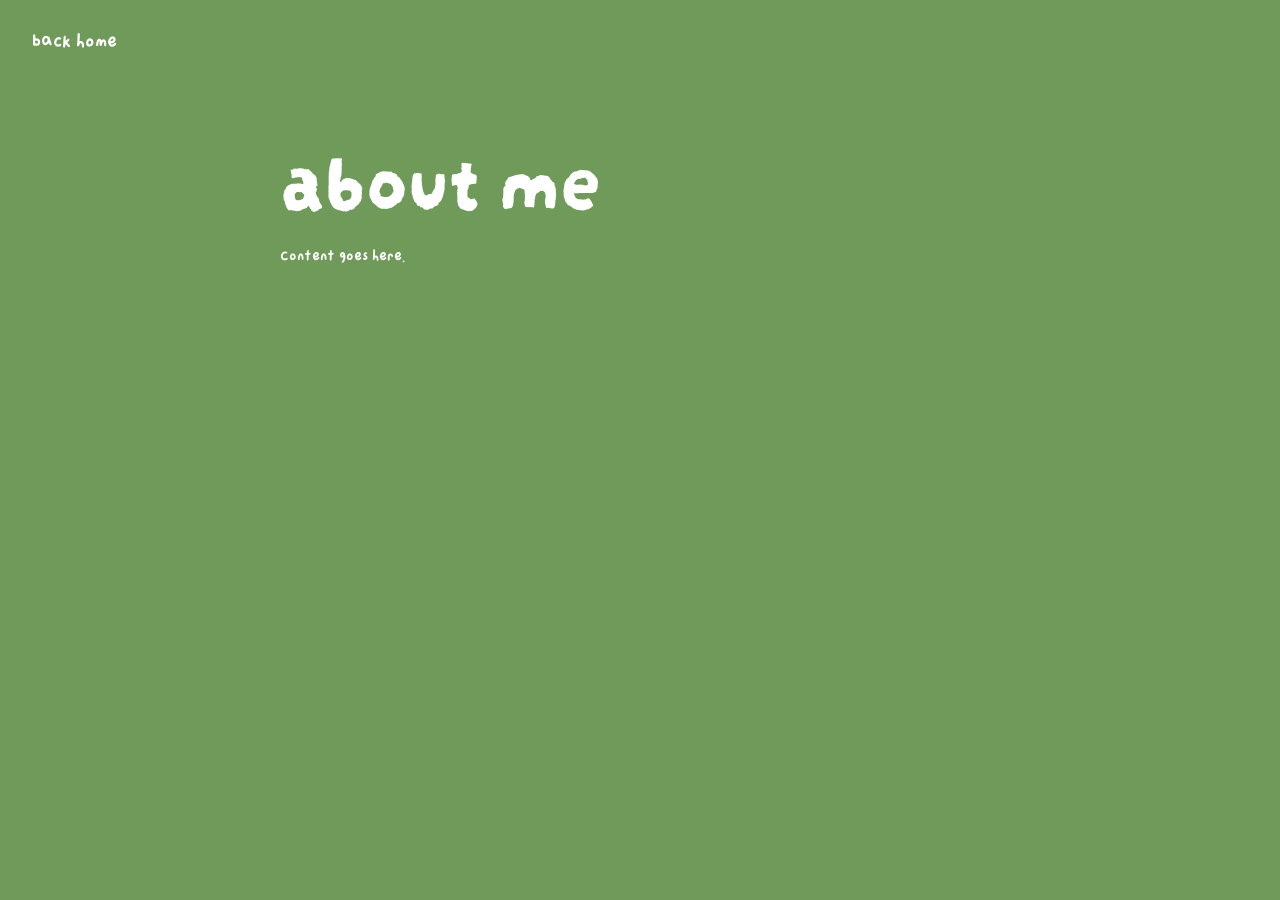
==== about.html @ 1e0fd991 "first upload" ====
<!DOCTYPE html>
<html lang="en">
<head>
  <meta charset="UTF-8">
  <meta name="viewport" content="width=device-width, initial-scale=1">
  <title>About Me | Winnie Chen</title>
  <link rel="stylesheet" href="styles.css">
</head>
<body class="page">
  <a class="back" href="index.html">back home</a>
  <main class="page-content">
    <h1>about me</h1>
    <p>Content goes here.</p>
  </main>
</body>
</html>
---- styles.css ----
/* ---------- Fonts ----------
   Put your font files in /fonts and update the file names below.
   .woff2 is best; add a .woff line too if you have one. */
@font-face {
  font-family: "TitleFont";           
  src: url("fonts/DarumadropOne-Regular.ttf") format("truetype");
  font-display: swap;
}
@font-face {
  font-family: "TextFont";
  src: url("fonts/Cweyons-Regular.ttf") format("truetype");
  font-display: swap;
}
/* The body text inside the project pop-ups. It's an .otf file,
   so its format is "opentype" rather than "truetype". */
@font-face {
  font-family: "PopupFont";
  src: url("fonts/Tommy-Regular.otf") format("opentype");
  font-display: swap;
}

/* ---------- Tokens ---------- */
:root {
  --green-deep: #2f4a33;
  --green-mid: #6f9a5a;
  --cream: #ffffff;
  --yellow: #f2c14e;

  --font-title: "TitleFont", "Comic Sans MS", "Marker Felt", cursive;
  --font-text: "TextFont", "Comic Sans MS", "Marker Felt", cursive;
  /* If Tommy can't load, fall back to a plain, rounded-ish system font */
  --font-popup: "PopupFont", "Trebuchet MS", system-ui, sans-serif;
}

/* ---------- Reset-ish ---------- */
*, *::before, *::after { box-sizing: border-box; }

html, body { margin: 0; height: 100%; }

body {
  background: var(--green-deep);
  color: var(--cream);
  font-family: var(--font-text);
  -webkit-font-smoothing: antialiased;
}

a { color: inherit; }

a:focus-visible {
  outline: 3px solid var(--yellow);
  outline-offset: 6px;
  border-radius: 8px;
}

/* ---------- Hero ---------- */
.hero {
  position: relative;
  min-height: 100vh;
  min-height: 100svh;
  display: grid;
  place-items: center;
  overflow: hidden;
  isolation: isolate;
}

/* Background image. Slightly oversized so it can drift without showing edges. */
.hero-bg {
  position: absolute;
  inset: -1.5%;
  z-index: -2;
  background:
    url("assets/background1.svg") 0 0 / 100% 100% no-repeat,
    radial-gradient(circle at 30% 20%, #9bc384, var(--green-mid) 60%, #4d7a45);
  will-change: transform;
}

/* ---------- Connect menu ---------- */
.connect {
  position: absolute;
  top: clamp(1rem, 2.5vw, 2rem);
  right: clamp(1rem, 2.5vw, 2rem);
  z-index: 10;
}

.connect-btn {
  background: none;
  border: 0;
  padding: 0;
  color: inherit;
  font: inherit;
  font-size: clamp(1rem, 1.6vw, 1.35rem);
  cursor: pointer;
}
.connect-btn:hover,
.connect-btn[aria-expanded="true"] {
  text-decoration: underline wavy var(--yellow);
  text-underline-offset: 5px;
}
.connect-btn:focus-visible {
  outline: 3px solid var(--yellow);
  outline-offset: 6px;
  border-radius: 8px;
}

.connect-menu {
  position: absolute;
  top: 100%;
  right: 0;
  margin: 0.75rem 0 0;
  padding: 0;
  list-style: none;
  min-width: 13rem;

  opacity: 0;
  visibility: hidden;
  transform: translateY(-6px);
  transition: opacity 0.2s ease, transform 0.2s ease, visibility 0s linear 0.2s;
}

.connect-menu.is-open {
  opacity: 1;
  visibility: visible;
  transform: translateY(0);
  transition: opacity 0.2s ease, transform 0.2s ease, visibility 0s;
}

.connect-menu li {
  list-style: none;
  display: flex;
  justify-content: flex-end;   /* link hugs the right edge and shrinks to its content */
}

.connect-menu a {
  display: flex;
  align-items: center;
  justify-content: flex-end;   /* everything hugs the right edge */
  gap: 0.75rem;
  padding: 0.6rem 1.1rem;
  border-radius: 14px;
  font-size: clamp(1rem, 1.5vw, 1.2rem);
  text-decoration: none;
  text-shadow: 0 1px 6px rgba(47, 74, 51, 0.45);
}

.connect-menu a:hover,
.connect-menu a:focus-visible {
  background: var(--yellow);
  color: var(--green-deep);
  text-shadow: none;
  outline: none;
}

.menu-icon {
  flex: none;
  width: 1.3em;
  height: 1.3em;
}

/* ---------- Centre content ---------- */
.hero-content {
  display: flex;
  flex-direction: column;
  align-items: center;
  gap: clamp(1rem, 2.5vw, 1.75rem);
  padding: 2rem 1rem;
  text-align: center;
}

/* "hi, i'm" + name */
.intro {
  margin: 0;
  font-weight: normal;
  display: flex;
  flex-direction: column;
  align-items: center;   /* greeting sits left, above the name */
}

.intro-greeting {
  font-family: var(--font-text);
  font-size: clamp(1.25rem, 2.6vw, 2.1rem);
  margin-left: 2%;
  margin-bottom: -0.25em;
}

.intro-name {
  position: relative;        /* the cat is positioned against this */
  font-family: var(--font-title);
  font-size: clamp(3rem, 11vw, 7.5rem);
  line-height: 1;
  white-space: nowrap;
  color: var(--cream);
  /* yellow outline behind white fill */
  -webkit-text-stroke: 0.04em var(--yellow);
  paint-order: stroke fill;
  text-shadow: 0 0 0.25em rgba(242, 193, 78, 0.35);
}

/* Cat doodle: tweak top/right/width until it perches like in your mockup */
.intro-cat {
  position: absolute;
  top: -62%;
  right: -22%;
  width: 46%;
  height: auto;
  pointer-events: none;
  -webkit-text-stroke: 0;
}

/* Small tagline */
.tagline {
  margin: 0;
  font-family: var(--font-text);
  font-size: clamp(0.85rem, 1.5vw, 1.3rem);
  letter-spacing: 0.1em;
  opacity: 0.85;
}

/* ---------- Icon nav ---------- */
.icon-nav {
  display: flex;
  justify-content: center;
  gap: clamp(1.5rem, 5vw, 3.5rem);
  margin-top: clamp(0.25rem, 1vw, 0.75rem);
}

.icon-link {
  position: relative;
  display: block;
  line-height: 0;
  isolation: isolate;
  text-decoration: none;
}

.icon-link img {
  display: block;
  height: clamp(44px, 5vw, 80px);
  width: auto;
}

.icon-link--wide img {
  width: clamp(64px, 9vw, 104px);
}

/* The rough paper blob behind the icon */
.icon-link::before {
  content: "";
  position: absolute;
  inset: -20%;
  z-index: -1;
  background: var(--blob);
  -webkit-mask: url("data:image/svg+xml;utf8,<svg xmlns='http://www.w3.org/2000/svg' viewBox='0 0 100 100' preserveAspectRatio='none'><filter id='r' x='-20%25' y='-20%25' width='140%25' height='140%25'><feTurbulence type='fractalNoise' baseFrequency='0.04' numOctaves='3' seed='4' result='n'/><feDisplacementMap in='SourceGraphic' in2='n' scale='12' xChannelSelector='R' yChannelSelector='G'/></filter><rect x='14' y='14' width='72' height='72' rx='8' filter='url(%23r)'/></svg>") center / 100% 100% no-repeat;
          mask: url("data:image/svg+xml;utf8,<svg xmlns='http://www.w3.org/2000/svg' viewBox='0 0 100 100' preserveAspectRatio='none'><filter id='r' x='-20%25' y='-20%25' width='140%25' height='140%25'><feTurbulence type='fractalNoise' baseFrequency='0.04' numOctaves='3' seed='4' result='n'/><feDisplacementMap in='SourceGraphic' in2='n' scale='12' xChannelSelector='R' yChannelSelector='G'/></filter><rect x='14' y='14' width='72' height='72' rx='8' filter='url(%23r)'/></svg>") center / 100% 100% no-repeat;
  opacity: 0;
  transform: scale(0.8) rotate(var(--rot, 0deg));
  transition: opacity 0.2s ease, transform 0.25s ease;
}

/* The small label under the icon */
.icon-label {
  position: absolute;
  top: 100%;
  left: 50%;
  margin-top: 0.9rem;
  transform: translate(-50%, 4px);
  white-space: nowrap;
  line-height: 1;
  font-family: var(--font-text);
  font-size: clamp(0.85rem, 2vw, 1.5rem);
  letter-spacing: 0.08em;
  opacity: 0;
  transition: opacity 0.2s ease, transform 0.2s ease;
  margin-top: 1.4rem;
}

.icon-link:hover::before,
.icon-link:focus-visible::before {
  opacity: 1;
  transform: scale(1) rotate(var(--rot, 0deg));
}

.icon-link:hover .icon-label,
.icon-link:focus-visible .icon-label {
  opacity: 1;
  transform: translate(-50%, 0);
}

/* Touch screens have no hover, so always show the labels there */
@media (hover: none) {
  .icon-label { opacity: 0.9; transform: translate(-50%, 0); }
}

/* ---------- Small screens ---------- */
@media (max-width: 600px) {
  .intro-cat { top: -70%; right: -12%; width: 40%; }
  .tagline { letter-spacing: 0.14em; max-width: 22ch; line-height: 1.6; }
}

/* ---------- Motion preferences ---------- */
@media (prefers-reduced-motion: reduce) {
  .icon-link::before,
  .icon-label { transition: none; }
  .connect-menu { transition: none; }
}

/* ---------- Sub-pages ---------- */
.page {
  min-height: 100vh;
  background: var(--green-mid);
}

.back {
  display: inline-block;
  margin: clamp(1rem, 2.5vw, 2rem);
  font-size: clamp(1rem, 1.6vw, 1.35rem);
  text-decoration: none;
}
.back:hover { text-decoration: underline wavy var(--yellow); text-underline-offset: 5px; }

.page-content {
  max-width: 48rem;
  margin: 0 auto;
  padding: 2rem 1.5rem 4rem;
}

.page-content h1 {
  font-family: var(--font-title);
  font-weight: normal;
  font-size: clamp(2.5rem, 7vw, 5rem);
  margin: 0 0 1rem;
}
/* ---------- Projects page ---------- */
.projects-page {
  --stamp-yellow: #e9c46a;
  --title-tan: #e2c08a;

  height: auto;
  overflow-x: hidden;
  background: #3f9d5a linear-gradient(180deg, #1c3f24 0%, #2a6a3a 45%, #3f9d5a 100%) no-repeat;
}

/* Scrolling up past the top shrinks the vines (script.js), so switch off the
   browser's own bounce / pull-to-refresh there */
html:has(.projects-page) { overscroll-behavior-y: none; }

/* The page background is sized to <html>, which the reset makes one screen tall,
   so on a long page the gradient repeated every screen. Let <html> stretch to the
   full page here so the gradient runs top to bottom exactly once. */
html:has(.projects-page) {
  height: auto;
  min-height: 100%;
}

/* Fine grain over the whole page, like risograph paper */
.projects-page::after {
  content: "";
  position: fixed;
  inset: 0;
  z-index: 50;
  pointer-events: none;
  opacity: 0.22;
  mix-blend-mode: soft-light;
  background: url("data:image/svg+xml;utf8,<svg xmlns='http://www.w3.org/2000/svg' width='200' height='200'><filter id='n'><feTurbulence type='fractalNoise' baseFrequency='0.9' numOctaves='2' stitchTiles='stitch'/></filter><rect width='100%25' height='100%25' filter='url(%23n)'/></svg>");
}

/* Stacking inside the pond: vines (0) < stamps (1) < flowers (2) < text (3).
   The pond is only as tall as the projects, so the page stops scrolling at the
   bottom of the last frame. The vines-and-flowers layer inside keeps the
   mockup's taller shape (see .pond-deco), and overflow-y: clip trims whatever
   of it hangs below the last frame. Sideways nothing is trimmed, so flowers can
   still hang off the edges of the screen. */
.pond {
  position: relative;
  isolation: isolate;
  max-width: 1332px;
  margin: 0 auto;
  overflow-x: visible;
  overflow-y: clip;
}

/* No z-index here on purpose: it would lock the vines and flowers together
   as one layer. Without it, each can slot in at its own level around the stamps. */
/* Sideways, flowers may stick out past the pond; the page itself cuts them off
   at the edge of the screen (overflow-x: hidden on .projects-page). Up and down
   they're still trimmed to the pond, so nothing adds extra scrolling at the bottom. */
/* The layer keeps the mockup's proportions (1332 x 2250) so the vines and
   flowers line up with the projects exactly as before, even though the page
   now ends sooner. On narrow screens where the projects stack into one tall
   column, min-height stretches it to cover them all. */
.pond-deco {
  position: absolute;
  top: 0;
  left: 0;
  right: 0;
  aspect-ratio: 1332 / 2250;
  min-height: 100%;
  overflow-x: visible;
  overflow-y: clip;
  pointer-events: none;
}

/* Your vines.svg gets loaded in here and stretched over the whole page;
   script.js grows each vine along its guide line */
.vines,
.vines > svg {
  position: absolute;
  inset: 0;
  width: 100%;
  height: 100%;
}
.vines { z-index: 0; }  /* behind the stamps */

/* Lily pads + flowers bloom open when the vines reach them */
.deco {
  position: absolute;
  left: var(--x);
  top: var(--y);
  z-index: 2;  /* in front of the stamps, behind the text */
  width: var(--w);
  height: auto;
  opacity: 0;
  transform: scale(0.4) rotate(calc(var(--rot, 0deg) - 25deg));
  transform-origin: 50% 70%;
  transition: opacity 0.6s ease, transform 1.1s cubic-bezier(0.2, 0.9, 0.3, 1.25);
}
.deco.is-in {
  opacity: 1;
  transform: scale(1) rotate(var(--rot, 0deg));
}

/* Flowers marked edge-left / edge-right are measured from the edge of the
   SCREEN instead of the edge of the pond, so a negative --x makes them hang
   off the screen. (100% - 100vw) / 2 is how far the screen's edge is outside
   the pond: zero on smaller screens, and the empty margin on wide ones. */
.deco.edge-left {
  left: calc((100% - 100vw) / 2 + var(--x));
}

/* Same idea from the right: --x is the distance from the right-hand edge
   of the screen to the right-hand side of the image. */
.deco.edge-right {
  left: auto;
  right: calc((100% - 100vw) / 2 + var(--x));
}

/* No padding at the bottom, so the page ends right after the last row of frames */
.pond-inner {
  padding: 0 4% 0;
  text-shadow:
  0 1px 2px rgba(10, 30, 15, 0.9),
  0 0 10px rgba(10, 30, 15, 0.75);
}

.pond-inner .back,
.projects-header {
  position: relative;
  z-index: 3;
}
/* Sits above the big "projects" title, which otherwise overlaps it and swallows
   clicks. The padding gives a bigger area to click or tap; the negative margin
   cancels it out so the text stays where it was. */
.pond-inner .back {
  z-index: 4;
  margin: calc(1rem - 0.5em) -0.75em 0;
  padding: 0.5em 0.75em;
}

.projects-header h1 {
  margin: 0;
  font-family: var(--font-title);
  font-weight: normal;
  font-size: clamp(2.5rem, 6vw, 5.5rem);
  line-height: 1.1;
  color: var(--title-tan);
}

.projects-date {
  display: flex;
  align-items: center;
  gap: 1rem;
  margin: 0.5em 0 0;
  font-size: clamp(0.75rem, 1vw, 0.95rem);
  color: var(--yellow);
}

.project-row {
  display: grid;
  grid-template-columns: repeat(2, minmax(0, 1fr));
  column-gap: 3%;
  padding: 2% 0;
  --stamp: var(--stamp-yellow);
}
/* The last row keeps a small gap under its frames, so the bottom edge of the
   stamps isn't pressed right against the bottom of the screen (and a stamp that
   grows on hover doesn't get its bottom trimmed off) */
.project-row:last-of-type { padding-bottom: 1.5rem; }

.project {
  display: grid;
  grid-template-columns: minmax(0, 2.4fr) minmax(0, 1fr);
  gap: 4%;
  align-items: start;
}

/* Postage stamp: circles bitten out of the edges, solid inside */
.stamp {
  --r: clamp(4px, 0.6vw, 8px);
  position: relative;
  z-index: 1;
  padding: calc(2 * var(--r));
  background:
    radial-gradient(var(--r), #0000 98%, var(--stamp)) round
      calc(-1.5 * var(--r)) calc(-1.5 * var(--r)) / calc(3 * var(--r)) calc(3 * var(--r)),
    linear-gradient(var(--stamp) 0 0) no-repeat
      50% / calc(100% - 3 * var(--r)) calc(100% - 3 * var(--r));
}

.stamp-photo {
  aspect-ratio: 4 / 3;
  background: #24502e;
  overflow: hidden;
}
.stamp-photo img {
  display: block;
  width: 100%;
  height: 100%;
  object-fit: cover;
}

.project-text {
  position: relative;
  z-index: 3;
  font-size: clamp(0.7rem, 1.5vw, rem);
  line-height: 1.4;
}
.project-text h2 {
  margin: 0 0 0.35rem;
  font-family: var(--font-title);
  font-weight: normal;
  font-size: 2.5rem;
  color: var(--yellow);
}
.project-text p { margin: 0; }
.project-text p + p { margin-top: 0.4rem; }

/* Links to a project's date */
.project-date, .project-link {
  color: var(--yellow);
  text-decoration: none;
}
.project-link:hover { text-decoration: underline wavy; text-underline-offset: 4px; }


/* ---------- Clickable project stamps ---------- */

/* A stamp that opens a pop-up is a <button>. Clear the browser's default button
   look (grey box, border, centred text) so only the stamp design shows. */
button.stamp {
  display: block;
  width: 100%;
  border: 0;
  font: inherit;
  color: inherit;
  cursor: pointer;
  transition: transform 0.35s cubic-bezier(0.2, 0.9, 0.3, 1.25);
}
/* Inside a button the photo is a <span>, which is inline by default;
   make it a block so it keeps its 4:3 shape */
.stamp-photo {
  display: block;
  position: relative;
}

/* Hovering (or tabbing to) the stamp opens it out a little, and lifts it
   above the lily pads so nothing covers it while it's playing */
button.stamp:hover,
button.stamp:focus-visible {
  transform: scale(1.1);
  z-index: 3;
}
button.stamp:focus-visible {
  outline: 3px solid var(--yellow);
  outline-offset: 4px;
}

/* The preview video fills the photo window, hidden until it actually starts
   playing (so a missing video file just leaves the plain window showing) */
.stamp-video {
  position: absolute;
  inset: 0;
  width: 100%;
  height: 100%;
  object-fit: cover;
  opacity: 0;
  transition: opacity 0.3s ease;
}
.stamp-video.is-playing { opacity: 1; }

/* ---------- Project pop-up ---------- */

/* The pop-up box: two thirds of the screen's width, centred left to right,
   and the full height of the screen from top to bottom.
   100dvh is the screen's height, adjusted on phones for the address bar
   showing or hiding; 100vh on the line before is the fallback for older browsers.
   margin-block: 0 removes the browser's automatic gap above and below. */
.project-dialog {
  width: 66vw;
  height: 100vh;
  height: 100dvh;
  max-width: none;
  max-height: none;
  margin-block: 0;
  padding: 0;
  /* It touches the top and bottom of the screen, so the yellow border and
     rounded corners only appear on the left and right sides */
  border: 0 solid var(--stamp-yellow);
  border-inline-width: 3px;
  border-radius: 0;
  background: #1c3f24;
  color: var(--cream);
  /* All the text inside uses Tommy; the headings set their own title font,
     so they keep it */
  font-family: var(--font-popup);
  overflow: hidden;
}

/* Everything behind the pop-up is dimmed and softly blurred */
.project-dialog::backdrop {
  background: rgba(10, 25, 14, 0.6);
  backdrop-filter: blur(3px);
}

/* The pop-up eases in, rising slightly as it appears */
.project-dialog[open] {
  animation: dialog-in 0.8s ease;
}
@keyframes dialog-in {
  from { opacity: 0; transform: translateY(14px) scale(0.97); }
}

/* The inside of the pop-up scrolls on its own. overscroll-behavior stops the
   page behind from scrolling when you reach the end of the pop-up. */
.project-dialog-body {
  height: 100%;
  overflow-y: auto;
  overscroll-behavior: contain;
  padding: clamp(1.5rem, 4vw, 3rem);
}

.project-dialog h2 {
  margin: 0 0 0.5rem;
  font-family: var(--font-title);
  font-weight: normal;
  font-size: clamp(2rem, 4vw, 3.25rem);
  color: var(--title-tan);
}
.project-dialog h3 {
  margin: 0 0 0.75rem;
  font-family: var(--font-title);
  font-weight: normal;
  font-size: clamp(1.4rem, 2.4vw, 1.9rem);
  color: var(--yellow);
}
.project-dialog-section { margin-top: 2.5rem; }

/* ---------- Pop-up content (laid out like the portfolio PDF) ---------- */

/* Keep lines of text a comfortable reading length, centred in the box,
   with a little more space between lines than the cards use */
.project-dialog-body > * {
  max-width: 46rem;
  margin-left: auto;
  margin-right: auto;
}
.project-dialog p,
.project-dialog li { line-height: 1.6; }

/* Bold sentences (like the survey result) stand out in yellow */
.project-dialog strong { color: var(--yellow); font-weight: normal; }

/* The one-line summary under the title, a little larger than body text */
.dialog-lead { font-size: 1.15rem; }

/* Small headings that introduce a list or images ("built with", "design mockups") */
.dialog-label {
  margin: 1rem 0 0.4rem;
  font-size: 0.85rem;
  letter-spacing: 0.08em;
  opacity: 0.75;
}

/* The quick-facts panel under the summary */
.dialog-facts {
  margin-top: 1.25rem;
  padding: 1rem 1.25rem;
  border: 1px solid rgba(255, 255, 255, 0.15);
  border-radius: 12px;
}
.dialog-facts .dialog-label { margin-top: 0; }

/* "built with" tools as a plain bulleted list, with yellow bullets to match
   the numbers in the features list */
.dialog-built {
  margin: 0 0 0.75rem;
  padding-left: 1.4rem;
}
.dialog-built li { margin-bottom: 0.15rem; }
.dialog-built li::marker { color: var(--yellow); }

/* The "view the code on github" link under the title, styled as a yellow
   pill-shaped button so it stands out as the main thing to click */
.dialog-github-row { margin: 0.25rem 0 1.25rem; }
.dialog-github {
  display: inline-block;
  padding: 0.55rem 1.2rem;
  border-radius: 999px;
  background: var(--yellow);
  color: #1c3f24;
  font-size: 1rem;
  text-decoration: none;
  transition: transform 0.15s ease, background-color 0.15s ease;
}
/* On hover it lifts slightly and turns a lighter yellow */
.dialog-github:hover {
  background: #f7d27e;
  transform: translateY(-2px);
}
/* A visible ring when reached with the Tab key */
.dialog-github:focus-visible {
  outline: 3px solid var(--cream);
  outline-offset: 3px;
}

/* "built for a real client!" as an outlined label: yellow border and text,
   no fill. Only the solid yellow GitHub button looks clickable, so this reads
   as information rather than something to press. */
.dialog-badge {
  display: inline-block;
  margin: 0 0 0.5rem;
  padding: 0.2rem 0.75rem;
  background: transparent;
  color: var(--yellow);
}

/* The numbered features: the feature name sits in yellow at the start of each line */
.dialog-features { padding-left: 1.4rem; }
.dialog-features li { margin-bottom: 0.5rem; }
.dialog-features li::marker { color: var(--yellow); }

/* Images (and their placeholders) with an optional caption underneath */
.dialog-figure { margin: 1.5rem auto; }
.dialog-figure img {
  display: block;
  width: 100%;
  height: auto;
  border-radius: 10px;
}
.dialog-figure figcaption {
  margin-top: 0.5rem;
  font-size: 0.85rem;
  text-align: center;
  opacity: 0.75;
}

/* Placeholder box shown until a real image is added: same shape as a
   screenshot, dashed outline, and its name written in the middle */
.figure-placeholder {
  display: grid;
  place-items: center;
  aspect-ratio: 16 / 10;
  border: 2px dashed rgba(255, 255, 255, 0.3);
  border-radius: 10px;
  background: rgba(255, 255, 255, 0.04);
  font-size: 0.9rem;
  opacity: 0.8;
}

/* The big "gif of it running" at the top is a bit more noticeable */
.dialog-figure--hero { margin-top: 1rem; }

/* The four design mockups in a 2 x 2 grid (one column on phones, below) */
.dialog-gallery {
  display: grid;
  grid-template-columns: repeat(2, minmax(0, 1fr));
  gap: 1rem;
}
.dialog-gallery .dialog-figure { margin: 0; }

/* Lists inside lists ("future improvements") are slightly smaller and dimmer */
.project-dialog ul ul {
  font-size: 0.92em;
  opacity: 0.85;
}

/* The closing note at the very bottom */
.dialog-footnote {
  margin-top: 2.5rem;
  font-size: 0.85rem;
  text-align: center;
  opacity: 0.6;
}

/* The little form holding the × sticks to the top of the box while the content
   scrolls underneath. It has no height of its own, so it doesn't push the title
   down, and it spans the full width so the × sits in the box's right corner. */
.project-dialog-body > form {
  position: sticky;
  top: 0;
  z-index: 1;
  height: 0;
  max-width: none;
}

/* The × button itself, in the top-right corner */
.project-dialog-close {
  float: right;
  width: 2.5rem;
  height: 2.5rem;
  border: 0;
  border-radius: 50%;
  background: var(--yellow);
  color: #1c3f24;
  font-size: 1.5rem;
  line-height: 1;
  cursor: pointer;
}

/* While a pop-up is open, stop the page behind it from scrolling */
html:has(.project-dialog[open]) { overflow: hidden; }

/* ---------- Enlarged image viewer ---------- */

/* Images in a project pop-up show a magnifying-glass cursor, a hint that
   clicking makes them bigger */
.dialog-figure img { cursor: zoom-in; }
.dialog-figure img:focus-visible {
  outline: 3px solid var(--yellow);
  outline-offset: 4px;
}

/* The viewer box itself is invisible: no border or background, just the
   picture and caption floating over the darkened page */
.image-viewer {
  max-width: none;
  max-height: none;
  padding: 0;
  border: 0;
  background: transparent;
  color: var(--cream);
  font-family: var(--font-popup);
  overflow: visible;
}

/* A darker backdrop than the project pop-up, so the picture stands out */
.image-viewer::backdrop { background: rgba(5, 15, 8, 0.85); }

.image-viewer figure { margin: 0; }

/* The enlarged picture: up to 1100px wide (or 90% of the screen on smaller
   screens), and never taller than 85% of the screen. Small pictures are scaled
   up to that size, so every image opens bigger than it was. object-fit: contain
   keeps tall pictures (like the UML diagrams) in proportion instead of squashing them. */
.image-viewer-img {
  display: block;
  width: min(90vw, 1100px);
  height: auto;
  max-height: 85vh;
  object-fit: contain;
  border-radius: 10px;
}

/* The caption under the enlarged picture (hidden when the image has none) */
.image-viewer-caption {
  margin-top: 0.75rem;
  text-align: center;
  font-size: 0.95rem;
}
.image-viewer-caption:empty { display: none; }

/* The × sits just off the top-right corner of the picture */
.image-viewer-close {
  position: absolute;
  top: -1rem;
  right: -1rem;
  z-index: 1;
  width: 2.5rem;
  height: 2.5rem;
  border: 0;
  border-radius: 50%;
  background: var(--yellow);
  color: #1c3f24;
  font-size: 1.5rem;
  line-height: 1;
  cursor: pointer;
}

/* The picture grows in from slightly smaller as it opens */
.image-viewer[open] { animation: viewer-in 0.25s ease; }
@keyframes viewer-in {
  from { opacity: 0; transform: scale(0.94); }
}

@media (max-width: 760px) {
  .project-row { grid-template-columns: 1fr; row-gap: 1.5rem; padding: 1.5rem 0; }
}
@media (max-width: 420px) {
  .project { grid-template-columns: 1fr; }
}

/* On phones two thirds of the screen is cramped, so the pop-up uses most of its
   width (it already fills the full height everywhere) */
@media (max-width: 760px) {
  .project-dialog { width: 92vw; }
  .dialog-gallery { grid-template-columns: 1fr; }
}

/* For people who prefer less motion: no blooming, no growing stamps,
   and the pop-up simply appears */
@media (prefers-reduced-motion: reduce) {
  .deco { transition: none; }
  button.stamp { transition: none; }
  .project-dialog[open] { animation: none; }
  .image-viewer[open] { animation: none; }
}
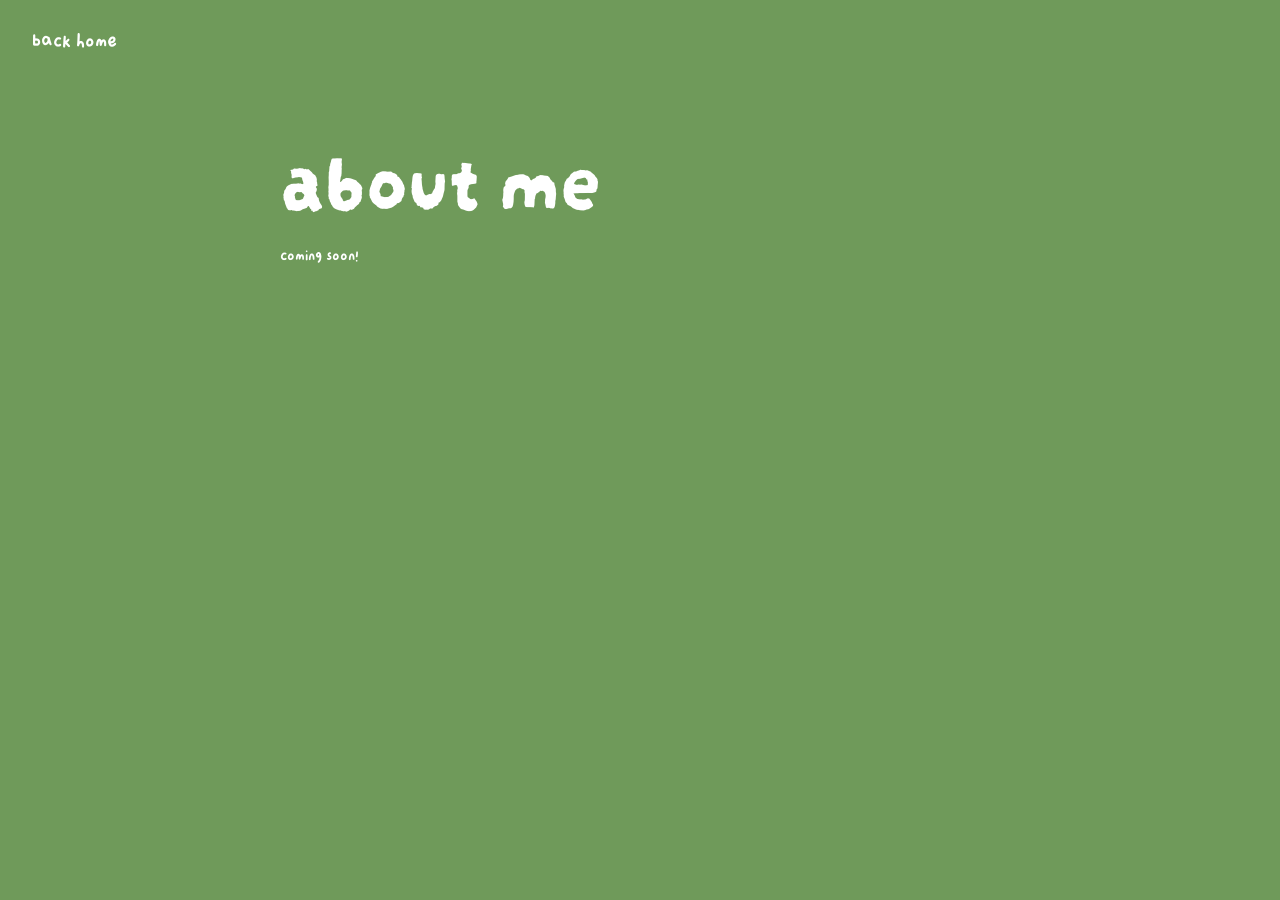
==== commit 983c34bd: "small update" ====
--- a/about.html
+++ b/about.html
@@ -10,7 +10,7 @@
   <a class="back" href="index.html">back home</a>
   <main class="page-content">
     <h1>about me</h1>
-    <p>Content goes here.</p>
+    <p>coming soon!</p>
   </main>
 </body>
 </html>
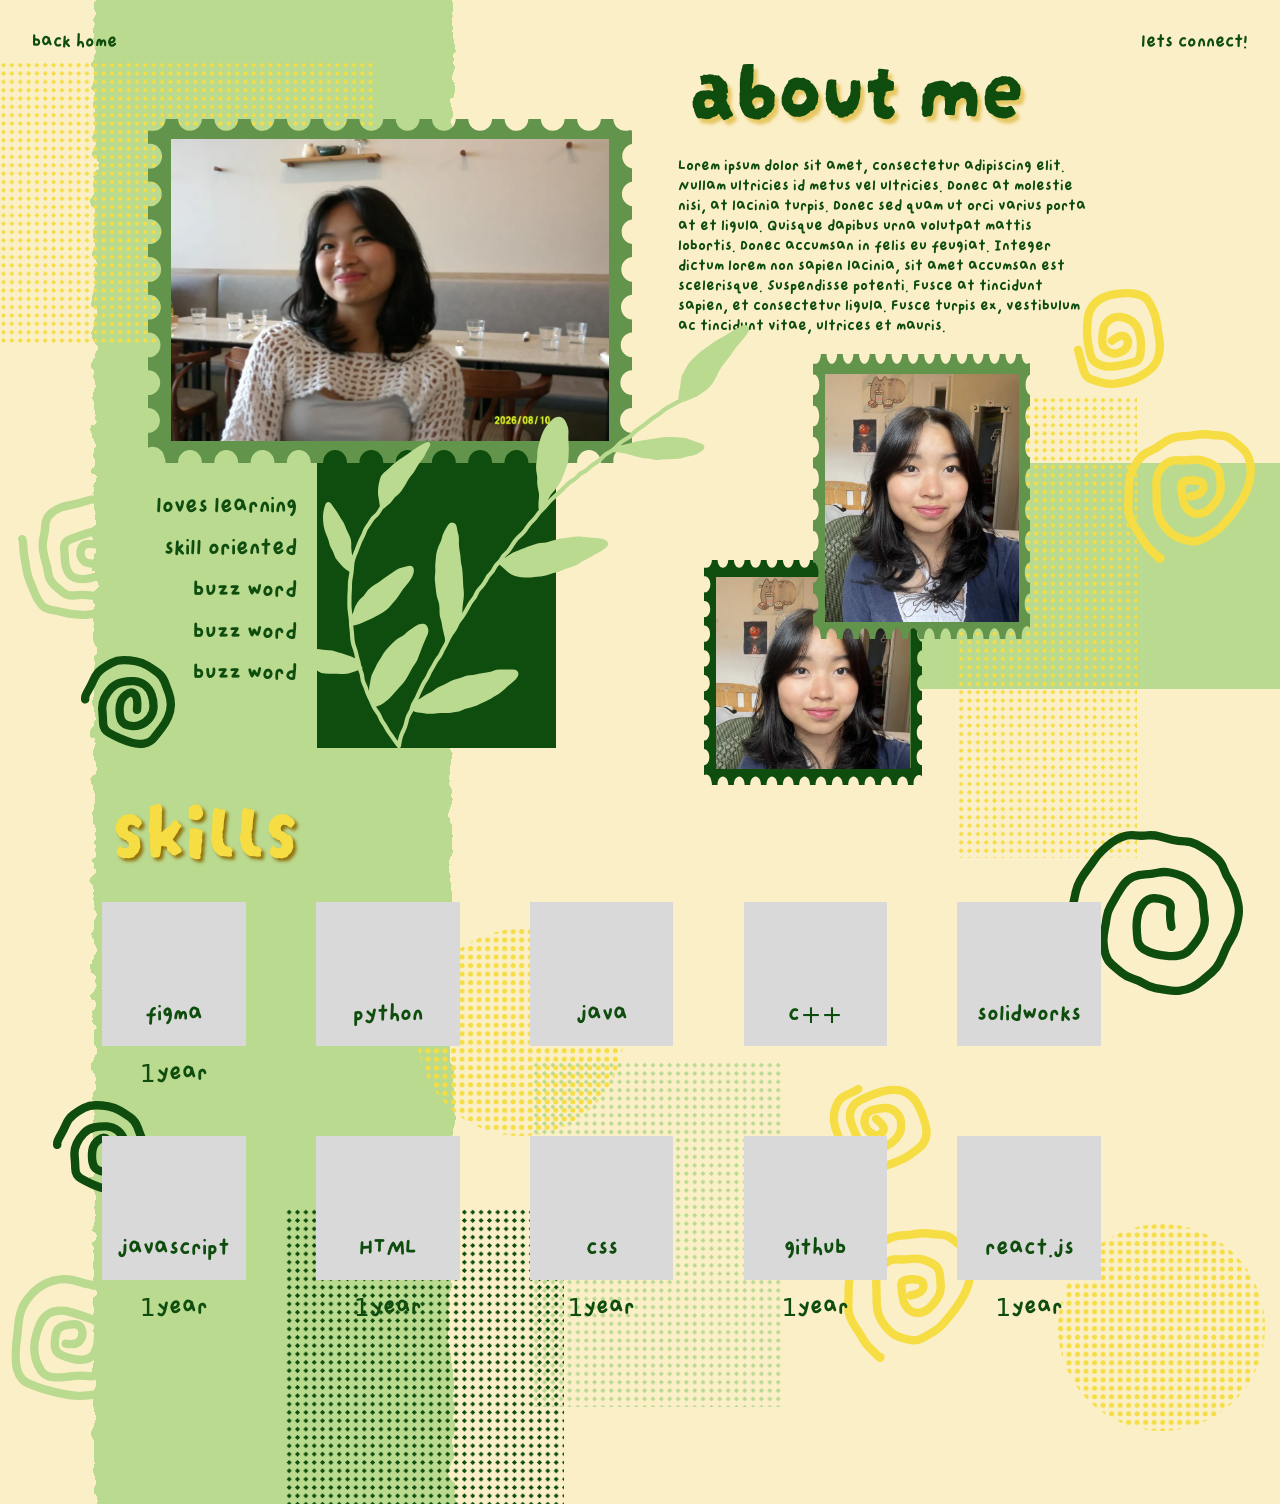
==== commit 08472086: "Add about page, homepage perf fixes, and leaf page transition - About me page built from the Figma d" ====
--- a/about.html
+++ b/about.html
@@ -1,16 +1,162 @@
-<!DOCTYPE html>
-<html lang="en">
-<head>
-  <meta charset="UTF-8">
-  <meta name="viewport" content="width=device-width, initial-scale=1">
-  <title>About Me | Winnie Chen</title>
-  <link rel="stylesheet" href="styles.css">
-</head>
-<body class="page">
-  <a class="back" href="index.html">back home</a>
-  <main class="page-content">
-    <h1>about me</h1>
-    <p>coming soon!</p>
-  </main>
-</body>
-</html>+<!DOCTYPE html>
+<html lang="en">
+<head>
+  <meta charset="UTF-8">
+  <meta name="viewport" content="width=device-width, initial-scale=1">
+  <title>About Me | Winnie Chen</title>
+  <!-- Browser tab icon (favicon): shows assets/logo.svg next to the page title -->
+  <link rel="icon" type="image/svg+xml" href="assets/logo.svg">
+  <!-- Start downloading the two main fonts straight away so the text appears sooner -->
+  <link rel="preload" href="fonts/DarumadropOne-Regular.ttf" as="font" type="font/ttf" crossorigin>
+  <link rel="preload" href="fonts/Cweyons-Regular.ttf" as="font" type="font/ttf" crossorigin>
+  <link rel="stylesheet" href="styles.css">
+</head>
+<body class="page about-page">
+
+  <!-- Invisible helper: a "torn paper" filter. It wobbles the edges of anything that uses
+       filter: url(#torn) so the green strip looks ripped instead of perfectly straight. -->
+  <svg width="0" height="0" style="position:absolute" aria-hidden="true">
+    <filter id="torn">
+      <feTurbulence type="fractalNoise" baseFrequency="0.06" numOctaves="3" seed="4"/>
+      <feDisplacementMap in="SourceGraphic" scale="14"/>
+    </filter>
+  </svg>
+
+  <a class="back" href="index.html">back home</a>
+    <!-- Top-right menu -->
+    <div class="connect">
+      <button class="connect-btn" type="button" aria-expanded="false" aria-controls="connect-menu">
+        lets connect!
+      </button>
+      <ul class="connect-menu" id="connect-menu">
+        <li>
+          <a href="https://www.linkedin.com/in/winniechen3" target="_blank" rel="noopener noreferrer">
+            <svg class="menu-icon" viewBox="0 0 24 24" fill="none" stroke="currentColor" stroke-width="2" stroke-linecap="round" stroke-linejoin="round" aria-hidden="true">
+              <path d="M16 8a6 6 0 0 1 6 6v7h-4v-7a2 2 0 0 0-2-2 2 2 0 0 0-2 2v7h-4v-7a6 6 0 0 1 6-6z"/>
+              <rect x="2" y="9" width="4" height="12"/>
+              <circle cx="4" cy="4" r="2"/>
+            </svg>
+            <span>linkedin</span>
+          </a>
+        </li>
+        <li>
+          <a href="https://github.com/winnie-c8" target="_blank" rel="noopener noreferrer">
+            <svg class="menu-icon" viewBox="0 0 24 24" fill="none" stroke="currentColor" stroke-width="2" stroke-linecap="round" stroke-linejoin="round" aria-hidden="true">
+              <path d="M9 19c-5 1.5-5-2.5-7-3m14 6v-3.87a3.37 3.37 0 0 0-.94-2.61c3.14-.35 6.44-1.54 6.44-7A5.44 5.44 0 0 0 20 4.77 5.07 5.07 0 0 0 19.91 1S18.73.65 16 2.48a13.38 13.38 0 0 0-7 0C6.27.65 5.09 1 5.09 1A5.07 5.07 0 0 0 5 4.77a5.44 5.44 0 0 0-1.5 3.78c0 5.42 3.3 6.61 6.44 7A3.37 3.37 0 0 0 9 18.13V22"/>
+            </svg>
+            <span>github</span>
+          </a>
+        </li>
+        <li>
+          <a href="mailto:winnie.chen005@gmail.com">
+            <svg class="menu-icon" viewBox="0 0 24 24" fill="none" stroke="currentColor" stroke-width="2" stroke-linecap="round" stroke-linejoin="round" aria-hidden="true">
+              <path d="M4 4h16c1.1 0 2 .9 2 2v12c0 1.1-.9 2-2 2H4c-1.1 0-2-.9-2-2V6c0-1.1.9-2 2-2z"/>
+              <polyline points="22,6 12,13 2,6"/>
+            </svg>
+            <span>email</span>
+          </a>
+        </li>
+      </ul>
+    </div>
+
+  <!-- The whole page is one "canvas" drawn at the Figma size (1532 × 1800) and scaled to fit
+       the screen width. Each item's --x / --y / --w / --h are the pixel numbers from Figma. -->
+  <main class="about-canvas">
+
+    <!-- ===== Background layer: decorations that sit behind everything ===== -->
+    <div class="about-deco" aria-hidden="true">
+      <!-- light green blocks (the torn tall strip and the block behind the selfies) -->
+      <div class="block block--light" style="--x:1072; --y:554;  --w:460; --h:271;"></div>
+      <div class="block block--light torn" style="--x:112;  --y:-30;  --w:429; --h:2165;"></div>
+
+      <!-- dot patterns (drawn with CSS, see .dots in styles.css) -->
+      <div class="dots dots--yellow" style="--x:-11;  --y:73;   --w:460; --h:337;"></div>
+      <div class="dots dots--yellow" style="--x:1145; --y:474;  --w:216; --h:553;"></div>
+      <div class="dots dots--light"  style="--x:637;  --y:1270; --w:298; --h:414;"></div>
+      <div class="dots dots--dark"   style="--x:341;  --y:1446; --w:334; --h:362;"></div>
+      <img class="art" src="assets/about/dot-circle.svg" alt="" style="--x:499;  --y:1112; --w:248; --h:248;">
+      <img class="art" src="assets/about/dot-circle.svg" alt="" style="--x:1266; --y:1465; --w:248; --h:248;">
+
+      <!-- the dark green square the leaf branch grows across -->
+      <div class="block block--dark" style="--x:380; --y:408; --w:285; --h:487;"></div>
+
+      <!-- spirals: each img uses the exact size of its exported SVG -->
+      <img class="art" src="assets/about/spiral-yellow-small.svg"   alt="" style="--x:999;  --y:1289; --w:107.5; --h:115.3; --rot:74.25deg;">
+      <img class="art flip" src="assets/about/spiral-lightgreen-big.svg" alt="" style="--x:13; --y:1526; --w:159.7; --h:149.4;">
+      <img class="art" src="assets/about/spiral-yellow-big.svg"     alt="" style="--x:1010; --y:1471; --w:157.3; --h:158.8;">
+      <img class="art" src="assets/about/spiral-darkgreen-small.svg" alt="" style="--x:97;   --y:785;  --w:112.7; --h:110.7;">
+      <img class="art" src="assets/about/spiral-darkgreen-big.svg"  alt="" style="--x:1277; --y:995;  --w:211;   --h:196.2;">
+      <img class="art" src="assets/about/spiral-darkgreen-small.svg" alt="" style="--x:64;   --y:1318; --w:112.7; --h:110.7;">
+      <img class="art" src="assets/about/spiral-lightgreen.svg"     alt="" style="--x:22;   --y:592;  --w:159.7; --h:149.4;">
+      <img class="art" src="assets/about/spiral-yellow.svg"         alt="" style="--x:1286; --y:346;  --w:107.6; --h:118.5;">
+      <img class="art" src="assets/about/spiral-yellow-big.svg"     alt="" style="--x:1345; --y:515;  --w:157.3; --h:158.8;">
+    </div>
+
+    <!-- ===== About me ===== -->
+    <h1 class="about-title" style="--x:825; --y:16;">about me</h1>
+
+    <!-- EDIT HERE - YOUR BIO -->
+    <p class="about-bio" style="--x:811; --y:188; --w:489;">
+      Lorem ipsum dolor sit amet, consectetur adipiscing elit. Nullam ultricies id metus vel ultricies.
+      Donec at molestie nisi, at lacinia turpis. Donec sed quam ut orci varius porta at et ligula.
+      Quisque dapibus urna volutpat mattis lobortis. Donec accumsan in felis eu feugiat. Integer dictum
+      lorem non sapien lacinia, sit amet accumsan est scelerisque. Suspendisse potenti. Fusce at
+      tincidunt sapien, et consectetur ligula. Fusce turpis ex, vestibulum ac tincidunt vitae,
+      ultrices et mauris.
+    </p>
+
+    <!-- Photo stamps: the frame SVG sits underneath, the photo is placed on top inside it.
+         The photo crops (.crop img) are copied from Figma so they frame your face the same way. -->
+    <img class="art" src="assets/about/stamp-big.svg" alt="" style="--x:177; --y:142; --w:579; --h:412;">
+    <div class="crop" style="--x:205; --y:166; --w:524; --h:362;">
+      <img src="assets/about/photo-cafe.png" alt="Winnie smiling at a cafe table"
+           style="left:-22.97%; top:-0.04%; width:122.97%; height:100.07%;">
+    </div>
+
+    <img class="art" src="assets/about/stamp-small.svg" alt="" style="--x:843; --y:670; --w:260; --h:269;">
+    <div class="crop" style="--x:857; --y:690; --w:232; --h:230;">
+      <img src="assets/about/photo-selfie.png" alt=""
+           style="left:-52.79%; top:-0.05%; width:170.63%; height:129.22%;">
+    </div>
+
+    <img class="art" src="assets/about/stamp-tall.svg" alt="" style="--x:973; --y:424; --w:260; --h:341;">
+    <div class="crop" style="--x:988; --y:448; --w:232; --h:297;">
+      <img src="assets/about/photo-selfie.png" alt="Selfie of Winnie"
+           style="left:-52.79%; top:-0.04%; width:170.63%; height:100.07%;">
+    </div>
+
+    <!-- leaf branch drawn over the dark square and the big stamp -->
+    <img class="art" src="assets/about/leaf-branch.svg" alt="" aria-hidden="true"
+         style="--x:349.6; --y:389.3; --w:546.7; --h:505.7;">
+
+    <!-- EDIT HERE - YOUR TRAITS (right-aligned, ending at x=355) -->
+    <ul class="about-traits" style="--x:55; --y:582; --w:300;">
+      <li>loves learning</li>
+      <li>skill oriented</li>
+      <li>buzz word</li>
+      <li>buzz word</li>
+      <li>buzz word</li>
+    </ul>
+
+    <!-- ===== Skills ===== -->
+    <h2 class="about-title about-title--skills" style="--x:134; --y:900;">skills</h2>
+
+    <!-- EDIT HERE - YOUR SKILLS: each card is a grey square (drop an <img> in .skill-icon later),
+         the name sits inside the bottom of the square and the years go underneath. -->
+    <ul class="skills-grid" style="--x:122; --y:1080;">
+      <li class="skill"><span class="skill-icon"><span class="skill-name">figma</span></span><span class="skill-years">1year</span></li>
+      <li class="skill"><span class="skill-icon"><span class="skill-name">python</span></span><span class="skill-years"></span></li>
+      <li class="skill"><span class="skill-icon"><span class="skill-name">java</span></span><span class="skill-years"></span></li>
+      <li class="skill"><span class="skill-icon"><span class="skill-name">c++</span></span><span class="skill-years"></span></li>
+      <li class="skill"><span class="skill-icon"><span class="skill-name">solidworks</span></span><span class="skill-years"></span></li>
+      <li class="skill"><span class="skill-icon"><span class="skill-name">javascript</span></span><span class="skill-years">1year</span></li>
+      <li class="skill"><span class="skill-icon"><span class="skill-name">HTML</span></span><span class="skill-years">1year</span></li>
+      <li class="skill"><span class="skill-icon"><span class="skill-name">css</span></span><span class="skill-years">1year</span></li>
+      <li class="skill"><span class="skill-icon"><span class="skill-name">github</span></span><span class="skill-years">1year</span></li>
+      <li class="skill"><span class="skill-icon"><span class="skill-name">react.js</span></span><span class="skill-years">1year</span></li>
+    </ul>
+  </main>
+  <!-- Makes the "lets connect!" dropdown open and close -->
+  <script src="script.js"></script>
+</body>
+</html>
--- a/styles.css
+++ b/styles.css
@@ -1,15 +1,18 @@
 /* ---------- Fonts ----------
    Put your font files in /fonts and update the file names below.
    .woff2 is best; add a .woff line too if you have one. */
+/* font-display: block = while your font is downloading, keep the text invisible
+   (for up to ~3 seconds) instead of flashing a different font and then jumping.
+   The files are preloaded in each page's <head>, so normally it's a split second. */
 @font-face {
-  font-family: "TitleFont";           
+  font-family: "TitleFont";
   src: url("fonts/DarumadropOne-Regular.ttf") format("truetype");
-  font-display: swap;
+  font-display: block;
 }
 @font-face {
   font-family: "TextFont";
   src: url("fonts/Cweyons-Regular.ttf") format("truetype");
-  font-display: swap;
+  font-display: block;
 }
 /* The body text inside the project pop-ups. It's an .otf file,
    so its format is "opentype" rather than "truetype". */
@@ -26,8 +29,10 @@
   --cream: #ffffff;
   --yellow: #f2c14e;
 
-  --font-title: "TitleFont", "Comic Sans MS", "Marker Felt", cursive;
-  --font-text: "TextFont", "Comic Sans MS", "Marker Felt", cursive;
+  /* Backup fonts, only used if yours fail to load: chunky rounded ones for titles,
+     neat handwriting ones for text (Windows / Mac / Android in that order) */
+  --font-title: "TitleFont", "Arial Rounded MT Bold", "Segoe UI Black", "Chalkboard SE", system-ui, sans-serif;
+  --font-text: "TextFont", "Segoe Print", "Bradley Hand", "Chalkboard SE", system-ui, cursive;
   /* If Tommy can't load, fall back to a plain, rounded-ish system font */
   --font-popup: "PopupFont", "Trebuchet MS", system-ui, sans-serif;
 }
@@ -63,13 +68,15 @@
   isolation: isolate;
 }
 
-/* Background image. Slightly oversized so it can drift without showing edges. */
+/* Background image. Slightly oversized so it can drift without showing edges.
+   It's a flat WebP picture of background1.svg — the SVG's blur/noise filters were
+   too slow to redraw on hover. If you change the art, re-export it as an image. */
 .hero-bg {
   position: absolute;
   inset: -1.5%;
   z-index: -2;
   background:
-    url("assets/background1.svg") 0 0 / 100% 100% no-repeat,
+    url("assets/background1.webp") 0 0 / 100% 100% no-repeat,
     radial-gradient(circle at 30% 20%, #9bc384, var(--green-mid) 60%, #4d7a45);
   will-change: transform;
 }
@@ -241,15 +248,17 @@
   width: clamp(64px, 9vw, 104px);
 }
 
-/* The rough paper blob behind the icon */
+/* The rough paper blob behind the icon. Its shape comes from icon-blob.png
+   (a pre-drawn rough square), so the browser doesn't have to run a noise filter
+   on every frame of the hover animation. The colour still comes from --blob. */
 .icon-link::before {
   content: "";
   position: absolute;
   inset: -20%;
   z-index: -1;
   background: var(--blob);
-  -webkit-mask: url("data:image/svg+xml;utf8,<svg xmlns='http://www.w3.org/2000/svg' viewBox='0 0 100 100' preserveAspectRatio='none'><filter id='r' x='-20%25' y='-20%25' width='140%25' height='140%25'><feTurbulence type='fractalNoise' baseFrequency='0.04' numOctaves='3' seed='4' result='n'/><feDisplacementMap in='SourceGraphic' in2='n' scale='12' xChannelSelector='R' yChannelSelector='G'/></filter><rect x='14' y='14' width='72' height='72' rx='8' filter='url(%23r)'/></svg>") center / 100% 100% no-repeat;
-          mask: url("data:image/svg+xml;utf8,<svg xmlns='http://www.w3.org/2000/svg' viewBox='0 0 100 100' preserveAspectRatio='none'><filter id='r' x='-20%25' y='-20%25' width='140%25' height='140%25'><feTurbulence type='fractalNoise' baseFrequency='0.04' numOctaves='3' seed='4' result='n'/><feDisplacementMap in='SourceGraphic' in2='n' scale='12' xChannelSelector='R' yChannelSelector='G'/></filter><rect x='14' y='14' width='72' height='72' rx='8' filter='url(%23r)'/></svg>") center / 100% 100% no-repeat;
+  -webkit-mask: url("assets/icon-blob.png") center / 100% 100% no-repeat;
+          mask: url("assets/icon-blob.png") center / 100% 100% no-repeat;
   opacity: 0;
   transform: scale(0.8) rotate(var(--rot, 0deg));
   transition: opacity 0.2s ease, transform 0.25s ease;
@@ -363,11 +372,14 @@
 }
 
 /* Stacking inside the pond: vines (0) < stamps (1) < flowers (2) < text (3).
-   The pond is only as tall as the projects, so the page stops scrolling at the
-   bottom of the last frame. The vines-and-flowers layer inside keeps the
-   mockup's taller shape (see .pond-deco), and overflow-y: clip trims whatever
-   of it hangs below the last frame. Sideways nothing is trimmed, so flowers can
-   still hang off the edges of the screen. */
+   The pond has the vine artwork's shape (1332 x 2250), so the page is long
+   enough to scroll through the whole vine and flower animation even with only
+   one project. If the projects ever get taller than that (lots of them, or
+   phones), the pond simply grows to fit them.
+   To make the page stop at the last frame again once there are more projects,
+   remove the aspect-ratio line. overflow-y: clip then trims whatever of the
+   artwork hangs below. Sideways nothing is trimmed, so flowers can still hang
+   off the edges of the screen. */
 .pond {
   position: relative;
   isolation: isolate;
@@ -499,6 +511,23 @@
   grid-template-columns: minmax(0, 2.4fr) minmax(0, 1fr);
   gap: 4%;
   align-items: start;
+}
+
+/* "More projects coming soon" note: the message sits in the middle of a
+   blank stamp, in the same yellow as the project titles.
+   (Both class names are used so this beats the later ".stamp-photo
+   { display: block }" rule for clickable stamps.) */
+.stamp-photo.stamp-note {
+  display: grid;
+  place-items: center;
+  padding: 6%;
+  text-align: center;
+}
+.stamp-note p {
+  margin: 0;
+  font-size: clamp(0.85rem, 1.4vw, 1.15rem);
+  line-height: 1.5;
+  color: var(--yellow);
 }
 
 /* Postage stamp: circles bitten out of the edges, solid inside */
@@ -514,8 +543,11 @@
       50% / calc(100% - 3 * var(--r)) calc(100% - 3 * var(--r));
 }
 
+/* Every stamp's picture window has the same wide shape as the Focus Cat
+   screen (1917 × 1028 pixels once its title bar is cut off), so a whole
+   app screenshot fits without losing its sides */
 .stamp-photo {
-  aspect-ratio: 4 / 3;
+  aspect-ratio: 1917 / 1028;
   background: #24502e;
   overflow: hidden;
 }
@@ -524,6 +556,19 @@
   width: 100%;
   height: 100%;
   object-fit: cover;
+}
+
+/* Screenshot of a desktop window: the picture is made a bit bigger than the
+   frame and slid up and left, so the grey title bar (top 49px) and the black
+   strip (left 36px) fall outside the frame and get hidden.
+   The numbers come from the image: 1953 × 1077 in total, 1917 × 1028 of app. */
+.stamp-photo img.stamp-crop {
+  position: absolute;
+  max-width: none;
+  width: calc(1953 / 1917 * 100%);    /* full image width vs. the app part */
+  height: calc(1077 / 1028 * 100%);   /* full image height vs. the app part */
+  left: calc(-36 / 1917 * 100%);      /* slide left past the black strip */
+  top: calc(-49 / 1028 * 100%);       /* slide up past the grey title bar */
 }
 
 .project-text {
@@ -708,7 +753,14 @@
 
 /* The "view the code on github" link under the title, styled as a yellow
    pill-shaped button so it stands out as the main thing to click */
-.dialog-github-row { margin: 0.25rem 0 1.25rem; }
+/* The row can hold more than one button: they sit side by side with a small
+   gap, and wrap onto a second line if the pop-up is too narrow */
+.dialog-github-row {
+  display: flex;
+  flex-wrap: wrap;
+  gap: 0.6rem;
+  margin: 0.25rem 0 1.25rem;
+}
 .dialog-github {
   display: inline-block;
   padding: 0.55rem 1.2rem;
@@ -741,6 +793,27 @@
   color: var(--yellow);
 }
 
+/* Headline facts ("3rd place", "built in 7h") as a row of badges: a yellow
+   border around a faint yellow tint. They stand out, but the see-through fill
+   keeps them looking different from the solid yellow buttons you can click.
+   margin-block only sets top and bottom, so the row stays lined up with the text. */
+.dialog-highlights {
+  display: flex;
+  flex-wrap: wrap;
+  gap: 0.6rem;
+  margin-block: 1rem 0;
+  padding: 0;
+  list-style: none;
+}
+.dialog-highlights li {
+  padding: 0.35rem 0.95rem;
+  border: 1.5px solid var(--yellow);
+  border-radius: 999px;
+  background: color-mix(in srgb, var(--yellow) 16%, transparent);
+  color: var(--yellow);
+  font-size: 1rem;
+}
+
 /* The numbered features: the feature name sits in yellow at the start of each line */
 .dialog-features { padding-left: 1.4rem; }
 .dialog-features li { margin-bottom: 0.5rem; }
@@ -759,6 +832,15 @@
   font-size: 0.85rem;
   text-align: center;
   opacity: 0.75;
+}
+
+/* The big preview video at the top of the pop-up: full width of the text
+   column, keeping its own shape, with the same rounded corners as the images */
+.dialog-video {
+  display: block;
+  width: 100%;
+  height: auto;
+  border-radius: 10px;
 }
 
 /* Placeholder box shown until a real image is added: same shape as a
@@ -787,8 +869,8 @@
 
 /* Lists inside lists ("future improvements") are slightly smaller and dimmer */
 .project-dialog ul ul {
-  font-size: 0.92em;
-  opacity: 0.85;
+  font-size: 0.95em;
+  opacity: 0.9;
 }
 
 /* The closing note at the very bottom */
@@ -921,3 +1003,228 @@
   .project-dialog[open] { animation: none; }
   .image-viewer[open] { animation: none; }
 }
+
+/* ---------- About page ---------- */
+
+/* Colours from the Figma "about me" styles */
+.about-page {
+  --about-cream: #fbefc8;
+  --about-light: #bada90;
+  --about-mid: #62944b;
+  --about-dark: #0e4d0d;
+  --about-yellow: #f5dd43;
+  background: var(--about-cream);
+  color: var(--about-dark);
+  overflow-x: hidden;
+}
+
+/* "back home" link floats over the top-left corner of the canvas */
+.about-page .back {
+  position: absolute;
+  z-index: 5;
+  color: var(--about-dark);
+}
+
+/* The canvas: as wide as the screen, and the same shape as the Figma frame (1532 × 1800).
+   --u is "one Figma pixel" at the current screen width, so calc(var(--u) * 100) = 100 Figma px. */
+.about-canvas {
+  position: relative;
+  width: 100%;
+  aspect-ratio: 1532 / 1800;
+  container-type: inline-size;
+  overflow: hidden;
+  --u: calc(100cqw / 1532);
+}
+
+/* Anything with --x / --y (and optionally --w / --h / --rot) is placed using the Figma numbers */
+.about-canvas [style*="--x"] {
+  position: absolute;
+  left: calc(var(--x) * var(--u));
+  top: calc(var(--y) * var(--u));
+}
+.about-canvas [style*="--w"] { width: calc(var(--w) * var(--u)); }
+.about-canvas [style*="--h"] { height: calc(var(--h) * var(--u)); }
+
+/* Background layer holds the blocks, dots and spirals behind the content */
+.about-deco { position: absolute; inset: 0; pointer-events: none; }
+
+/* Decorative images; --rot spins one, .flip mirrors one left-to-right */
+.about-canvas .art { display: block; transform: rotate(var(--rot, 0deg)); }
+.about-canvas .art.flip { transform: scaleX(-1); }
+
+/* Solid colour blocks; .torn wobbles the edges using the SVG filter in about.html */
+.block--light { background: var(--about-light); }
+.block--dark  { background: var(--about-dark); }
+.torn { filter: url(#torn); }
+
+/* Dot patterns: a small circle repeated on a grid. Change --dot to recolour. */
+.dots {
+  background-image: radial-gradient(circle, var(--dot) 32%, transparent 36%);
+  background-size: calc(10 * var(--u)) calc(10 * var(--u));
+}
+.dots--yellow { --dot: var(--about-yellow); }
+.dots--light  { --dot: var(--about-light); }
+.dots--dark   { --dot: var(--about-dark); }
+
+/* Photo windows: hide whatever spills outside, and place the photo using Figma's crop numbers */
+.about-canvas .crop { overflow: hidden; }
+.about-canvas .crop img { position: absolute; max-width: none; }
+
+/* Big headings ("about me" in dark green, "skills" in yellow) with their soft shadows */
+.about-title {
+  margin: 0;
+  font-family: var(--font-title);
+  font-weight: normal;
+  font-size: calc(100 * var(--u));
+  line-height: 1.66;
+  white-space: nowrap;
+  color: var(--about-dark);
+  text-shadow: calc(4 * var(--u)) calc(6 * var(--u)) calc(4 * var(--u)) #e6c761;
+}
+.about-title--skills {
+  color: var(--about-yellow);
+  text-shadow: calc(4 * var(--u)) calc(4 * var(--u)) calc(4 * var(--u)) #91720c;
+}
+
+/* Bio paragraph */
+.about-bio {
+  margin: 0;
+  font-family: var(--font-text);
+  font-size: calc(20 * var(--u));
+  line-height: 1.2;
+}
+
+/* Trait list next to the dark square, right-aligned */
+.about-traits {
+  margin: 0;
+  padding: 0;
+  list-style: none;
+  text-align: right;
+  font-size: calc(30 * var(--u));
+  line-height: calc(50 * var(--u));
+}
+
+/* Skills: 5 columns of 172px squares, 256px apart, rows 280px apart */
+.skills-grid {
+  margin: 0;
+  padding: 0;
+  list-style: none;
+  display: grid;
+  grid-template-columns: repeat(5, calc(172 * var(--u)));
+  column-gap: calc(84 * var(--u));
+  row-gap: calc(50 * var(--u));
+  font-size: calc(30 * var(--u));
+  line-height: calc(50 * var(--u));
+  text-align: center;
+}
+/* Grey square; the skill name sits near its bottom edge */
+.skill-icon {
+  display: flex;
+  align-items: flex-end;
+  justify-content: center;
+  aspect-ratio: 1;
+  padding-bottom: calc(12 * var(--u));
+  background: #d9d9d9;
+}
+/* "1year" line under each square (kept the same height even when empty so rows line up) */
+.skill-years { display: block; min-height: calc(50 * var(--u)); padding-top: calc(8 * var(--u)); }
+
+/* ---------- Leaf curtain (page transition, see curtain.js) ----------
+   A full-screen stream of falling leaves. Hidden normally. "is-on" shows it and
+   keeps the leaves falling; "is-shaded" fades in the solid green behind them. */
+.leaf-curtain {
+  position: fixed;
+  inset: 0;
+  z-index: 1000;
+  overflow: hidden;
+  pointer-events: none;
+  visibility: hidden;
+}
+.leaf-curtain.is-on { visibility: visible; }
+
+/* The backdrop behind the falling leaves: a thick pile of leaves (a 600px tile that
+   repeats seamlessly, assets/leaves/leaf-pile.webp) so no plain background ever
+   shows between them. It's one tile taller than the screen and slides down by one
+   tile on a loop, so it looks like a slower layer of leaves falling further back.
+   It fades in/out smoothly. */
+.leaf-curtain::before {
+  content: "";
+  position: absolute;
+  inset: -600px 0 0 0;
+  background: #24562a url("assets/leaves/leaf-pile.webp") 0 0 / 600px 600px repeat;
+  opacity: 0;
+  transition: opacity 0.4s ease;
+  animation: pile-fall 2.4s linear calc(0ms - var(--elapsed, 0ms)) infinite;
+  will-change: transform;
+}
+@keyframes pile-fall {
+  from { transform: translateY(0); }
+  to   { transform: translateY(600px); }
+}
+.leaf-curtain.is-shaded { pointer-events: auto; }  /* block clicks while covered */
+.leaf-curtain.is-shaded::before { opacity: 1; }
+.leaf-curtain.no-fade::before { transition: none; }  /* projects page starts already covered */
+
+/* One leaf: a grainy leaf/petal picture from assets/leaves, drawn in the same style
+   as the lily pads and vines. Column, width, tilt and picture come from curtain.js
+   (the pictures are 100 x 160 in shape, hence the 1.6 height). It waits just above
+   the top of the screen until it starts falling. */
+.leaf {
+  position: absolute;
+  left: var(--x);
+  top: 0;
+  width: var(--s);
+  height: calc(var(--s) * 1.6);
+  margin-left: calc(var(--s) / -2);
+  background: var(--img) center / contain no-repeat;
+  transform: translateY(-110%) rotate(var(--r));
+}
+
+/* Falling: each leaf drops from above the screen to below it at a steady speed,
+   spinning and drifting sideways a little, over and over. --elapsed (set by
+   curtain.js) winds it forward so the fall carries on across the page change. */
+.leaf-curtain.is-on .leaf {
+  animation: leaf-fall var(--dur) linear calc(var(--d) - var(--elapsed, 0ms)) infinite both;
+}
+@keyframes leaf-fall {
+  from { transform: translate(0, -110%) rotate(var(--r)); }
+  to   { transform: translate(var(--drift), 100vh) rotate(calc(var(--r) + var(--spin))); }
+}
+
+/* Flowers and lily pads stay closed until the leaves clear, then the ones
+   on screen bloom open with their usual animation */
+html.is-loading .deco.is-in {
+  opacity: 0;
+  transform: scale(0.4) rotate(calc(var(--rot, 0deg) - 25deg));
+}
+
+/* ---------- Projects page: contact icons ---------- */
+/* Column of icons stuck to the bottom-right of the screen, even while scrolling */
+.contact-icons {
+  position: fixed;
+  right: clamp(1rem, 2.5vw, 2rem);
+  bottom: clamp(1rem, 2.5vw, 2rem);
+  z-index: 10;
+  display: flex;
+  flex-direction: column;   /* stack them top to bottom */
+  gap: 0;                   /* no extra space; the click areas below already space them out */
+  margin: 0;
+  padding: 0;
+  list-style: none;
+}
+
+/* Just the icon, no circle behind it. The icon's lines use the text colour,
+   so changing color on hover turns the outline yellow */
+.contact-icons a {
+  display: grid;
+  place-items: center;
+  width: 2.75rem;            /* keeps a comfy click area around the icon */
+  height: 2.1rem;            /* shorter click area = icons sit closer together */
+  color: var(--cream);
+  transition: color 0.2s ease;
+}
+.contact-icons a:hover,
+.contact-icons a:focus-visible {
+  color: var(--yellow);
+  outline: none;
+}
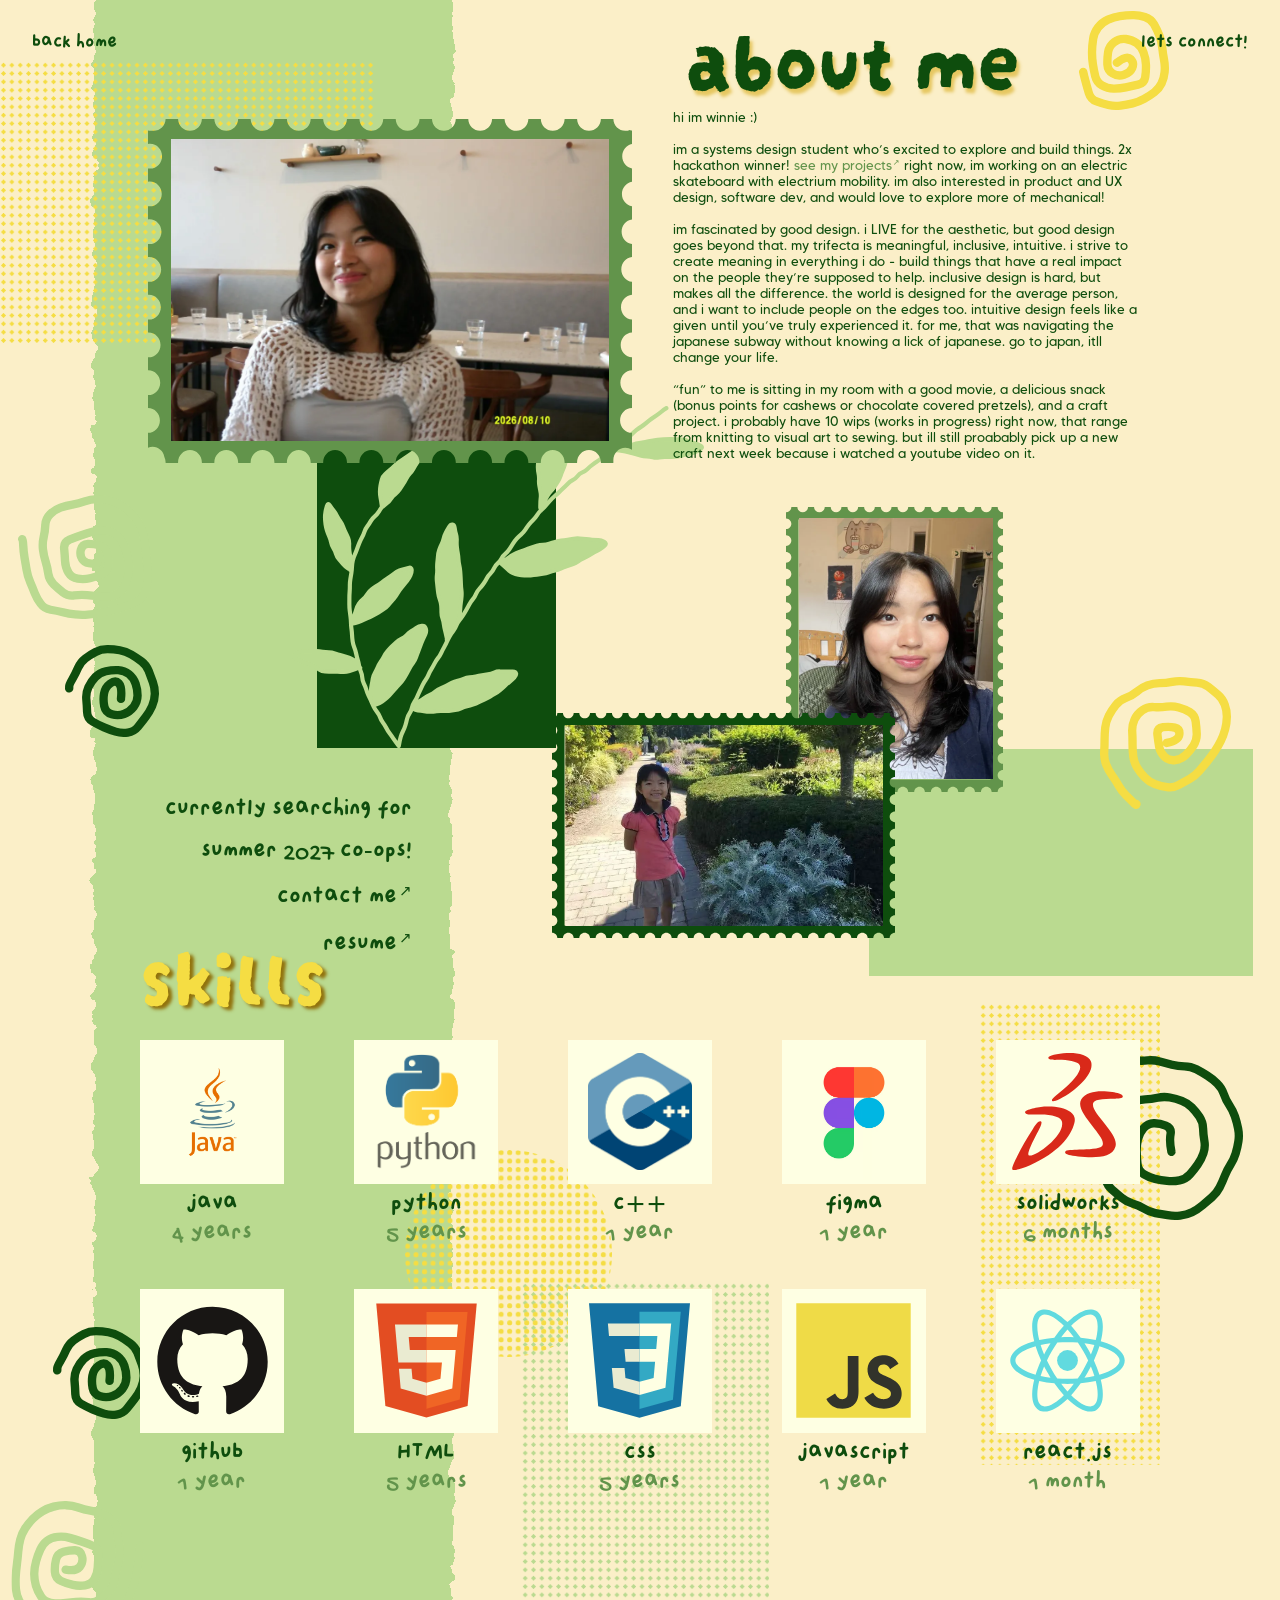
==== commit 5ffff6a3: "rebuild about page layout, add skills logos, fade-ins" ====
--- a/about.html
+++ b/about.html
@@ -10,6 +10,10 @@
   <link rel="preload" href="fonts/DarumadropOne-Regular.ttf" as="font" type="font/ttf" crossorigin>
   <link rel="preload" href="fonts/Cweyons-Regular.ttf" as="font" type="font/ttf" crossorigin>
   <link rel="stylesheet" href="styles.css">
+  <!-- Turns on the fade-in before anything is drawn, so the top of the page starts hidden
+       instead of flashing up and then disappearing. If JavaScript is off this never runs,
+       and everything just shows normally. -->
+  <script>document.documentElement.classList.add("reveal-on");</script>
 </head>
 <body class="page about-page">
 
@@ -59,102 +63,117 @@
       </ul>
     </div>
 
-  <!-- The whole page is one "canvas" drawn at the Figma size (1532 × 1800) and scaled to fit
-       the screen width. Each item's --x / --y / --w / --h are the pixel numbers from Figma. -->
-  <main class="about-canvas">
+  <!-- Layout: the content flows in a grid whose column widths are proportions of the
+       Figma frame (177 : 579 : 49 : 561 : 166), so it stretches and shrinks with the screen.
+       Sizes use --u = one Figma pixel at the current page width.
+       Only the background decorations (.about-deco) are layered behind, placed by percentage.
+       Below 1000px wide, styles.css stacks everything into one column. -->
+  <main class="about">
 
     <!-- ===== Background layer: decorations that sit behind everything ===== -->
     <div class="about-deco" aria-hidden="true">
       <!-- light green blocks (the torn tall strip and the block behind the selfies) -->
-      <div class="block block--light" style="--x:1072; --y:554;  --w:460; --h:271;"></div>
-      <div class="block block--light torn" style="--x:112;  --y:-30;  --w:429; --h:2165;"></div>
+      <div class="block block--light" style="--x:1040; --y:897;  --w:460; --h:271;"></div>
+      <div class="block block--light torn" style="--x:112;  --y:-30;  --w:429; bottom:0; height:auto;"></div>
 
       <!-- dot patterns (drawn with CSS, see .dots in styles.css) -->
       <div class="dots dots--yellow" style="--x:-11;  --y:73;   --w:460; --h:337;"></div>
-      <div class="dots dots--yellow" style="--x:1145; --y:474;  --w:216; --h:553;"></div>
-      <div class="dots dots--light"  style="--x:637;  --y:1270; --w:298; --h:414;"></div>
-      <div class="dots dots--dark"   style="--x:341;  --y:1446; --w:334; --h:362;"></div>
-      <img class="art" src="assets/about/dot-circle.svg" alt="" style="--x:499;  --y:1112; --w:248; --h:248;">
-      <img class="art" src="assets/about/dot-circle.svg" alt="" style="--x:1266; --y:1465; --w:248; --h:248;">
-
-      <!-- the dark green square the leaf branch grows across -->
-      <div class="block block--dark" style="--x:380; --y:408; --w:285; --h:487;"></div>
+      <div class="dots dots--yellow" style="--x:1172; --y:1201; --w:216; --h:553;"></div>
+      <div class="dots dots--light"  style="--x:623;  --y:1534; --w:298; --h:414;"></div>
+      <img class="art" src="assets/about/dot-circle.svg" alt="" style="--x:485;  --y:1376; --w:248; --h:248;">
 
       <!-- spirals: each img uses the exact size of its exported SVG -->
-      <img class="art" src="assets/about/spiral-yellow-small.svg"   alt="" style="--x:999;  --y:1289; --w:107.5; --h:115.3; --rot:74.25deg;">
-      <img class="art flip" src="assets/about/spiral-lightgreen-big.svg" alt="" style="--x:13; --y:1526; --w:159.7; --h:149.4;">
-      <img class="art" src="assets/about/spiral-yellow-big.svg"     alt="" style="--x:1010; --y:1471; --w:157.3; --h:158.8;">
-      <img class="art" src="assets/about/spiral-darkgreen-small.svg" alt="" style="--x:97;   --y:785;  --w:112.7; --h:110.7;">
-      <img class="art" src="assets/about/spiral-darkgreen-big.svg"  alt="" style="--x:1277; --y:995;  --w:211;   --h:196.2;">
-      <img class="art" src="assets/about/spiral-darkgreen-small.svg" alt="" style="--x:64;   --y:1318; --w:112.7; --h:110.7;">
+      <img class="art flip" src="assets/about/spiral-lightgreen-big.svg" alt="" style="--x:13; --y:1796; --w:159.7; --h:149.4;">
+      <img class="art" src="assets/about/spiral-darkgreen-small.svg" alt="" style="--x:78;   --y:772;  --w:112.7; --h:110.7;">
+      <img class="art" src="assets/about/spiral-darkgreen-big.svg"  alt="" style="--x:1277; --y:1264;  --w:211;   --h:196.2;">
+      <img class="art" src="assets/about/spiral-darkgreen-small.svg" alt="" style="--x:64;   --y:1588; --w:112.7; --h:110.7;">
       <img class="art" src="assets/about/spiral-lightgreen.svg"     alt="" style="--x:22;   --y:592;  --w:159.7; --h:149.4;">
-      <img class="art" src="assets/about/spiral-yellow.svg"         alt="" style="--x:1286; --y:346;  --w:107.6; --h:118.5;">
-      <img class="art" src="assets/about/spiral-yellow-big.svg"     alt="" style="--x:1345; --y:515;  --w:157.3; --h:158.8;">
+      <img class="art" src="assets/about/spiral-yellow.svg"         alt="" style="--x:1291; --y:13;  --w:107.6; --h:118.5;">
+      <img class="art" src="assets/about/spiral-yellow-big.svg"     alt="" style="--x:1316; --y:810;  --w:157.3; --h:158.8;">
     </div>
 
-    <!-- ===== About me ===== -->
-    <h1 class="about-title" style="--x:825; --y:16;">about me</h1>
+    <section class="about-intro">
 
-    <!-- EDIT HERE - YOUR BIO -->
-    <p class="about-bio" style="--x:811; --y:188; --w:489;">
-      Lorem ipsum dolor sit amet, consectetur adipiscing elit. Nullam ultricies id metus vel ultricies.
-      Donec at molestie nisi, at lacinia turpis. Donec sed quam ut orci varius porta at et ligula.
-      Quisque dapibus urna volutpat mattis lobortis. Donec accumsan in felis eu feugiat. Integer dictum
-      lorem non sapien lacinia, sit amet accumsan est scelerisque. Suspendisse potenti. Fusce at
-      tincidunt sapien, et consectetur ligula. Fusce turpis ex, vestibulum ac tincidunt vitae,
-      ultrices et mauris.
-    </p>
+      <!-- Left column: big photo stamp, dark square with the leaf, then the co-op text -->
+      <div class="about-left">
+        <!-- Stamp frame underneath, photo on top inside it -->
+        <div class="stamp-frame stamp-frame--cafe">
+          <img class="stamp-frame-art" src="assets/about/stamp-big.svg" alt="">
+          <div class="crop">
+            <img src="assets/about/photo-cafe.png" alt="Winnie smiling at a cafe table"
+                 style="left:-22.97%; top:-0.04%; width:122.97%; height:100.07%;">
+          </div>
+        </div>
 
-    <!-- Photo stamps: the frame SVG sits underneath, the photo is placed on top inside it.
-         The photo crops (.crop img) are copied from Figma so they frame your face the same way. -->
-    <img class="art" src="assets/about/stamp-big.svg" alt="" style="--x:177; --y:142; --w:579; --h:412;">
-    <div class="crop" style="--x:205; --y:166; --w:524; --h:362;">
-      <img src="assets/about/photo-cafe.png" alt="Winnie smiling at a cafe table"
-           style="left:-22.97%; top:-0.04%; width:122.97%; height:100.07%;">
-    </div>
+        <!-- Dark green square, tucked up under the bottom of the stamp, with the leaf branch on it -->
+        <div class="about-dark-block">
+          <img class="about-leaf" src="assets/about/leaf-branch.svg" alt="" aria-hidden="true">
+        </div>
 
-    <img class="art" src="assets/about/stamp-small.svg" alt="" style="--x:843; --y:670; --w:260; --h:269;">
-    <div class="crop" style="--x:857; --y:690; --w:232; --h:230;">
-      <img src="assets/about/photo-selfie.png" alt=""
-           style="left:-52.79%; top:-0.05%; width:170.63%; height:129.22%;">
-    </div>
+        <!-- EDIT HERE - CO-OP TEXT AND LINKS (right-aligned, under the dark square) -->
+        <ul class="about-traits">
+          <li>currently searching for</li>
+          <li>summer 2027 co-ops!</li>
+          <!-- Links: arrow sits top-right of the text, whole link turns yellow on hover (see .about-link in styles.css) -->
+          <li><a class="about-link about-link--arrow" href="https://www.linkedin.com/in/winniechen3" target="_blank" rel="noopener noreferrer">contact me</a></li>
+          <!-- EDIT HERE - RESUME: save your resume as assets/resume.pdf and this link opens it in a new tab -->
+          <li><a class="about-link about-link--arrow" href="assets/resume.pdf" target="_blank" rel="noopener">resume</a></li>
+        </ul>
+      </div>
 
-    <img class="art" src="assets/about/stamp-tall.svg" alt="" style="--x:973; --y:424; --w:260; --h:341;">
-    <div class="crop" style="--x:988; --y:448; --w:232; --h:297;">
-      <img src="assets/about/photo-selfie.png" alt="Selfie of Winnie"
-           style="left:-52.79%; top:-0.04%; width:170.63%; height:100.07%;">
-    </div>
+      <!-- Right column: title, bio, then the two overlapping photo stamps -->
+      <div class="about-right">
+        <h1 class="about-title">about me</h1>
 
-    <!-- leaf branch drawn over the dark square and the big stamp -->
-    <img class="art" src="assets/about/leaf-branch.svg" alt="" aria-hidden="true"
-         style="--x:349.6; --y:389.3; --w:546.7; --h:505.7;">
+        <!-- EDIT HERE - YOUR BIO. Each paragraph is its own <p>. -->
+        <div class="about-bio">
+          <p>hi im winnie :)</p>
+          <p>im a systems design student who’s excited to explore and build things. 2x hackathon winner! <a class="about-link about-link--arrow about-link--mid" href="projects.html">see my projects</a> right now, im working on an electric skateboard with <a class="about-link" href="https://electriummobility.com/" target="_blank" rel="noopener noreferrer">electrium mobility</a>. im also interested in product and UX design, software dev, and would love to explore more of mechanical!</p>
+          <p>im fascinated by good design. i LIVE for the aesthetic, but good design goes beyond that. my trifecta is meaningful, inclusive, intuitive. i strive to create meaning in everything i do - build things that have a real impact on the people they’re supposed to help. inclusive design is hard, but makes all the difference. the world is designed for the average person, and i want to include people on the edges too. intuitive design feels like a given until you’ve truly experienced it. for me, that was navigating the japanese subway without knowing a lick of japanese. go to japan, itll change your life.</p>
+          <p>“fun” to me is sitting in my room with a good movie, a delicious snack (bonus points for cashews or chocolate covered pretzels), and a craft project. i probably have 10 wips (works in progress) right now, that range from knitting to visual art to sewing. but ill still proabably pick up a new craft next week because i watched a youtube video on it.</p>
+        </div>
 
-    <!-- EDIT HERE - YOUR TRAITS (right-aligned, ending at x=355) -->
-    <ul class="about-traits" style="--x:55; --y:582; --w:300;">
-      <li>loves learning</li>
-      <li>skill oriented</li>
-      <li>buzz word</li>
-      <li>buzz word</li>
-      <li>buzz word</li>
-    </ul>
+        <!-- Selfie (top right) and garden photo (bottom left) overlap in one shared box -->
+        <div class="photo-pair">
+          <!-- Garden: frame underneath, mirrored photo on top -->
+          <div class="stamp-frame stamp-frame--garden">
+            <img class="stamp-frame-art" src="assets/about/stamp-wide.svg" alt="">
+            <div class="crop">
+              <img class="crop-fill flip" src="assets/about/photo-garden.png" alt="Winnie as a kid standing in a garden">
+            </div>
+          </div>
+          <!-- Selfie: photo underneath, frame on top -->
+          <div class="stamp-frame stamp-frame--selfie">
+            <div class="crop">
+              <img src="assets/about/photo-selfie.png" alt="Selfie of Winnie"
+                   style="left:-55.25%; top:-0.04%; width:178.59%; height:99.44%;">
+            </div>
+            <img class="stamp-frame-art" src="assets/about/stamp-tall.svg" alt="">
+          </div>
+        </div>
+      </div>
+    </section>
 
     <!-- ===== Skills ===== -->
-    <h2 class="about-title about-title--skills" style="--x:134; --y:900;">skills</h2>
-
-    <!-- EDIT HERE - YOUR SKILLS: each card is a grey square (drop an <img> in .skill-icon later),
-         the name sits inside the bottom of the square and the years go underneath. -->
-    <ul class="skills-grid" style="--x:122; --y:1080;">
-      <li class="skill"><span class="skill-icon"><span class="skill-name">figma</span></span><span class="skill-years">1year</span></li>
-      <li class="skill"><span class="skill-icon"><span class="skill-name">python</span></span><span class="skill-years"></span></li>
-      <li class="skill"><span class="skill-icon"><span class="skill-name">java</span></span><span class="skill-years"></span></li>
-      <li class="skill"><span class="skill-icon"><span class="skill-name">c++</span></span><span class="skill-years"></span></li>
-      <li class="skill"><span class="skill-icon"><span class="skill-name">solidworks</span></span><span class="skill-years"></span></li>
-      <li class="skill"><span class="skill-icon"><span class="skill-name">javascript</span></span><span class="skill-years">1year</span></li>
-      <li class="skill"><span class="skill-icon"><span class="skill-name">HTML</span></span><span class="skill-years">1year</span></li>
-      <li class="skill"><span class="skill-icon"><span class="skill-name">css</span></span><span class="skill-years">1year</span></li>
-      <li class="skill"><span class="skill-icon"><span class="skill-name">github</span></span><span class="skill-years">1year</span></li>
-      <li class="skill"><span class="skill-icon"><span class="skill-name">react.js</span></span><span class="skill-years">1year</span></li>
+    <section class="about-skills">
+      <h2 class="about-title about-title--skills">skills</h2>
+    <!-- EDIT HERE - YOUR SKILLS: each card is a cream square with the logo inside,
+         and the line underneath says how long. Order and years match the Figma frame.
+         Under each square: the skill name, then the time on the line below. -->
+    <ul class="skills-grid">
+      <li class="skill"><span class="skill-icon"><img src="assets/about/skills/java.png" alt="Java"></span><span class="skill-name">java</span><span class="skill-years">4 years</span></li>
+      <li class="skill"><span class="skill-icon"><img src="assets/about/skills/python.png" alt="Python"></span><span class="skill-name">python</span><span class="skill-years">5 years</span></li>
+      <li class="skill"><span class="skill-icon"><img src="assets/about/skills/cpp.png" alt="C++"></span><span class="skill-name">c++</span><span class="skill-years">1 year</span></li>
+      <!-- the Figma image is wide with the logo in the middle, so it's cropped to fill the square -->
+      <li class="skill"><span class="skill-icon"><img class="skill-logo-fill" src="assets/about/skills/figma.png" alt="Figma"></span><span class="skill-name">figma</span><span class="skill-years">1 year</span></li>
+      <li class="skill"><span class="skill-icon"><img src="assets/about/skills/solidworks.svg" alt="SolidWorks"></span><span class="skill-name">solidworks</span><span class="skill-years">6 months</span></li>
+      <li class="skill"><span class="skill-icon"><img src="assets/about/skills/github.svg" alt="GitHub"></span><span class="skill-name">github</span><span class="skill-years">1 year</span></li>
+      <li class="skill"><span class="skill-icon"><img src="assets/about/skills/html.svg" alt="HTML"></span><span class="skill-name">HTML</span><span class="skill-years">5 years</span></li>
+      <li class="skill"><span class="skill-icon"><img src="assets/about/skills/css.svg" alt="CSS"></span><span class="skill-name">css</span><span class="skill-years">5 years</span></li>
+      <li class="skill"><span class="skill-icon"><img src="assets/about/skills/javascript.svg" alt="JavaScript"></span><span class="skill-name">javascript</span><span class="skill-years">1 year</span></li>
+      <li class="skill"><span class="skill-icon"><img src="assets/about/skills/react.svg" alt="React.js"></span><span class="skill-name">react.js</span><span class="skill-years">1 month</span></li>
     </ul>
+    </section>
   </main>
   <!-- Makes the "lets connect!" dropdown open and close -->
   <script src="script.js"></script>
--- a/styles.css
+++ b/styles.css
@@ -13,6 +13,15 @@
   font-family: "TextFont";
   src: url("fonts/Cweyons-Regular.ttf") format("truetype");
   font-display: block;
+}
+/* Cweyons has no numbers, so digits (and the ↗ arrow) were falling back to a
+   system font. This adds Gochi Hand (a thicker handwritten font) under the same "TextFont" name, but
+   unicode-range limits it to just those characters, so words stay in Cweyons. */
+@font-face {
+  font-family: "TextFont";
+  src: url("fonts/GochiHand-Regular.ttf") format("truetype");
+  font-display: block;
+  unicode-range: U+0030-0039, U+2197;
 }
 /* The body text inside the project pop-ups. It's an .otf file,
    so its format is "opentype" rather than "truetype". */
@@ -219,7 +228,6 @@
   font-family: var(--font-text);
   font-size: clamp(0.85rem, 1.5vw, 1.3rem);
   letter-spacing: 0.1em;
-  opacity: 0.85;
 }
 
 /* ---------- Icon nav ---------- */
@@ -490,7 +498,7 @@
   align-items: center;
   gap: 1rem;
   margin: 0.5em 0 0;
-  font-size: clamp(0.75rem, 1vw, 0.95rem);
+  font-size: 0.8em;   /* a bit smaller than the description, and scales with it */
   color: var(--yellow);
 }
 
@@ -507,6 +515,9 @@
 .project-row:last-of-type { padding-bottom: 1.5rem; }
 
 .project {
+  /* Lets the text below size itself from this card's width (cqi units),
+     so it grows and shrinks together with the stamp next to it */
+  container-type: inline-size;
   display: grid;
   grid-template-columns: minmax(0, 2.4fr) minmax(0, 1fr);
   gap: 4%;
@@ -574,15 +585,30 @@
 .project-text {
   position: relative;
   z-index: 3;
-  font-size: clamp(0.7rem, 1.5vw, rem);
+  /* 1cqi = 1% of the card's width. clamp() keeps it between a readable
+     minimum and a sensible maximum on very small or very big screens. */
+  font-size: clamp(0.7rem, 2.6cqi, 1.15rem);
   line-height: 1.4;
 }
 .project-text h2 {
   margin: 0 0 0.35rem;
   font-family: var(--font-title);
   font-weight: normal;
-  font-size: 2.5rem;
+  font-size: clamp(1.3rem, 5.2cqi, 2.6rem);   /* sized so "homeBuddy" fits its column */
+  line-height: 1.15;
   color: var(--yellow);
+}
+/* Award tag under a project's date. Same look as the pop-up badges
+   (.dialog-highlights li): yellow border around a faint yellow tint. */
+.project-tag {
+  display: inline-block;
+  margin-top: 0.6rem;
+  padding: 0.35em 0.95em;   /* em = scales with the text size */
+  border: 1.5px solid var(--yellow);
+  border-radius: 999px;
+  background: color-mix(in srgb, var(--yellow) 16%, transparent);
+  color: var(--yellow);
+  font-size: 0.85em;
 }
 .project-text p { margin: 0; }
 .project-text p + p { margin-top: 0.4rem; }
@@ -676,7 +702,7 @@
 
 /* The pop-up eases in, rising slightly as it appears */
 .project-dialog[open] {
-  animation: dialog-in 0.8s ease;
+  animation: dialog-in 0.5s ease;
 }
 @keyframes dialog-in {
   from { opacity: 0; transform: translateY(14px) scale(0.97); }
@@ -986,6 +1012,9 @@
 }
 @media (max-width: 420px) {
   .project { grid-template-columns: 1fr; }
+  /* Text now sits under the stamp with the full width, so it can be bigger */
+  .project-text { font-size: 0.95rem; }
+  .project-text h2 { font-size: 1.8rem; }
 }
 
 /* On phones two thirds of the screen is cramped, so the pop-up uses most of its
@@ -1018,39 +1047,38 @@
   overflow-x: hidden;
 }
 
-/* "back home" link floats over the top-left corner of the canvas */
+/* "back home" link floats over the top-left corner of the page */
 .about-page .back {
   position: absolute;
   z-index: 5;
   color: var(--about-dark);
 }
 
-/* The canvas: as wide as the screen, and the same shape as the Figma frame (1532 × 1800).
-   --u is "one Figma pixel" at the current screen width, so calc(var(--u) * 100) = 100 Figma px. */
-.about-canvas {
+/* The page. --u is "one Figma pixel" at the current width (the Figma frame is 1532 wide),
+   so calc(100 * var(--u)) = 100 Figma px. Everything sized with --u grows and shrinks with the screen. */
+.about {
   position: relative;
-  width: 100%;
-  aspect-ratio: 1532 / 1800;
   container-type: inline-size;
   overflow: hidden;
   --u: calc(100cqw / 1532);
-}
-
-/* Anything with --x / --y (and optionally --w / --h / --rot) is placed using the Figma numbers */
-.about-canvas [style*="--x"] {
+  padding-bottom: calc(150 * var(--u));
+}
+
+/* ----- Background decorations -----
+   The only things still layered on top of each other: spirals, dots and colour blocks
+   behind the content. Their spots come from Figma: left is a percentage of the page
+   width, top scales with the page, so they move with the screen size. */
+.about-deco { position: absolute; inset: 0; pointer-events: none; z-index: 0; }
+.about-deco > * {
   position: absolute;
-  left: calc(var(--x) * var(--u));
+  left: calc(var(--x) / 1532 * 100%);
   top: calc(var(--y) * var(--u));
-}
-.about-canvas [style*="--w"] { width: calc(var(--w) * var(--u)); }
-.about-canvas [style*="--h"] { height: calc(var(--h) * var(--u)); }
-
-/* Background layer holds the blocks, dots and spirals behind the content */
-.about-deco { position: absolute; inset: 0; pointer-events: none; }
-
+  width: calc(var(--w) * var(--u));
+  height: calc(var(--h) * var(--u));
+}
 /* Decorative images; --rot spins one, .flip mirrors one left-to-right */
-.about-canvas .art { display: block; transform: rotate(var(--rot, 0deg)); }
-.about-canvas .art.flip { transform: scaleX(-1); }
+.about-deco .art { display: block; transform: rotate(var(--rot, 0deg)); }
+.about-deco .art.flip { transform: scaleX(-1); }
 
 /* Solid colour blocks; .torn wobbles the edges using the SVG filter in about.html */
 .block--light { background: var(--about-light); }
@@ -1066,9 +1094,84 @@
 .dots--light  { --dot: var(--about-light); }
 .dots--dark   { --dot: var(--about-dark); }
 
-/* Photo windows: hide whatever spills outside, and place the photo using Figma's crop numbers */
-.about-canvas .crop { overflow: hidden; }
-.about-canvas .crop img { position: absolute; max-width: none; }
+/* ----- Top section: two columns -----
+   The column widths are the Figma proportions: 177 margin, 579 left column,
+   49 gap, 561 right column, 166 margin. fr units keep those ratios at any width. */
+.about-intro {
+  position: relative;
+  z-index: 1;
+  display: grid;
+  grid-template-columns: 177fr 579fr 49fr 561fr 166fr;
+  align-items: start;
+}
+.about-left  { grid-column: 2; padding-top: calc(142 * var(--u)); position: relative; z-index: 0; }
+.about-right { grid-column: 4; }
+
+/* Stamp frame + photo: both sit in the same grid cell so they overlap,
+   and the photo window is placed inside the frame using Figma's margins.
+   Every number is a share of the frame, so it scales with it. */
+.stamp-frame { display: grid; position: relative; z-index: 1; }
+.stamp-frame > * { grid-area: 1 / 1; }
+.stamp-frame-art { display: block; width: 100%; height: auto; }
+.crop { position: relative; overflow: hidden; }
+.crop img { position: absolute; max-width: none; }
+/* A photo that simply fills its window, trimming the edges (used for the garden photo) */
+.crop img.crop-fill { inset: 0; width: 100%; height: 100%; object-fit: cover; }
+/* Mirror a photo left-to-right */
+.crop img.flip { transform: scaleX(-1); }
+
+/* Cafe stamp (579 x 412): photo window 524 x 362, 28 in and 24 down */
+.stamp-frame--cafe .crop {
+  width: calc(524 / 579 * 100%);
+  aspect-ratio: 524 / 362;
+  margin: calc(24 / 579 * 100%) 0 0 calc(28 / 579 * 100%);
+}
+/* Selfie stamp (260 x 341): photo window 233 x 314, 15 in and 13 down */
+.stamp-frame--selfie .crop {
+  width: calc(233 / 260 * 100%);
+  aspect-ratio: 233 / 314;
+  margin: calc(13 / 260 * 100%) 0 0 calc(15 / 260 * 100%);
+}
+/* Garden stamp (410 x 269): photo window 381 x 240, 15 in and 15 down */
+.stamp-frame--garden .crop {
+  width: calc(381 / 410 * 100%);
+  aspect-ratio: 381 / 240;
+  margin: calc(15 / 410 * 100%) 0 0 calc(15 / 410 * 100%);
+}
+
+/* Dark green square (285 x 487). It starts 203 in from the stamp's left edge and
+   tucks 146 up under the stamp's bottom, like in Figma. The stamp is drawn on top of it. */
+.about-dark-block {
+  position: relative;
+  z-index: 0;
+  width: calc(285 / 579 * 100%);
+  aspect-ratio: 285 / 487;
+  margin: calc(-146 / 579 * 100%) 0 0 calc(203 / 579 * 100%);
+  background: var(--about-dark);
+}
+/* Leaf branch on the dark square, poking out to the right (sizes are shares of the square).
+   z-index 2 puts it over the stamp's bottom edge, like in Figma. */
+.about-leaf {
+  position: absolute;
+  z-index: 2;
+  left: calc(-30.4 / 285 * 100%);
+  top: calc(78.2 / 487 * 100%);
+  width: calc(493.4 / 285 * 100%);
+  height: auto;
+  max-width: none;
+}
+
+/* Two photos that overlap: selfie at the top right, garden at the bottom left.
+   The box is 540 x 515 and starts 144 left of the right column (it pokes into the gap). */
+.photo-pair {
+  display: grid;
+  width: calc(540 / 561 * 100%);
+  aspect-ratio: 540 / 515;
+  margin: calc(56 * var(--u)) 0 0 calc(-144 / 561 * 100%);
+}
+.photo-pair > * { grid-area: 1 / 1; }
+.stamp-frame--selfie { width: calc(260 / 540 * 100%); justify-self: end; align-self: start; }
+.stamp-frame--garden { width: calc(410 / 540 * 100%); justify-self: start; align-self: end; z-index: 2; }
 
 /* Big headings ("about me" in dark green, "skills" in yellow) with their soft shadows */
 .about-title {
@@ -1076,11 +1179,13 @@
   font-family: var(--font-title);
   font-weight: normal;
   font-size: calc(100 * var(--u));
-  line-height: 1.66;
+  line-height: 1.3;
   white-space: nowrap;
   color: var(--about-dark);
   text-shadow: calc(4 * var(--u)) calc(6 * var(--u)) calc(4 * var(--u)) #e6c761;
 }
+/* "about me" sits just right of the bio's left edge, as in Figma */
+.about-right > .about-title { margin-left: calc(15 / 561 * 100%); }
 .about-title--skills {
   color: var(--about-yellow);
   text-shadow: calc(4 * var(--u)) calc(4 * var(--u)) calc(4 * var(--u)) #91720c;
@@ -1089,24 +1194,61 @@
 /* Bio paragraph */
 .about-bio {
   margin: 0;
-  font-family: var(--font-text);
-  font-size: calc(20 * var(--u));
-  line-height: 1.2;
-}
-
-/* Trait list next to the dark square, right-aligned */
+  font-family: var(--font-popup);   /* Tommy, same as the project pop-ups */
+  font-size: calc(16 * var(--u));   /* Tommy is wider than Cweyons, so smaller than Figma's 20 */
+  position: relative;
+  z-index: 3;                       /* sits in front of the leaf branch */
+  line-height: normal;
+}
+.about-bio p { margin: 0; }
+/* blank line between paragraphs */
+.about-bio p + p { margin-top: 1lh; }   /* one empty line between paragraphs, like Figma */
+
+/* Text links on the about page: same colour as the text around them, no underline,
+   and they turn the site's yellow on hover (or when reached with the Tab key) */
+.about-link {
+  color: inherit;
+  text-decoration: none;
+  transition: color 0.15s ease;
+}
+.about-link:hover,
+.about-link:focus-visible { color: var(--yellow); }
+/* Lighter green version ("see my projects") */
+.about-link--mid { color: var(--about-mid); }
+/* A small ↗ arrow added just after the text, raised up so it sits at the top-right corner.
+   It's part of the link, so it turns yellow on hover too. */
+.about-link--arrow::after {
+  content: "↗";
+  display: inline-block;
+  margin-left: 0.15em;
+  font-size: 0.6em;
+  vertical-align: 0.6em;
+}
+
+/* Co-op text under the dark square, right-aligned. Figma: 392 wide, starting
+   76 left of the stamp, 48 below the dark square. */
 .about-traits {
-  margin: 0;
+  position: relative;
+  width: calc(392 / 579 * 100%);
+  margin: calc(48 / 579 * 100%) 0 0 calc(-76 / 579 * 100%);
   padding: 0;
   list-style: none;
   text-align: right;
+  z-index: 2;   /* in front of the swirls */
   font-size: calc(30 * var(--u));
   line-height: calc(50 * var(--u));
 }
 
+/* Skills section: title, then the grid centred on the page */
+.about-skills {
+  position: relative;
+  z-index: 1;
+  width: calc(1196 / 1532 * 100%);
+  margin: calc(-60 * var(--u)) auto 0;
+}
 /* Skills: 5 columns of 172px squares, 256px apart, rows 280px apart */
 .skills-grid {
-  margin: 0;
+  margin: calc(20 * var(--u)) 0 0;
   padding: 0;
   list-style: none;
   display: grid;
@@ -1117,81 +1259,36 @@
   line-height: calc(50 * var(--u));
   text-align: center;
 }
-/* Grey square; the skill name sits near its bottom edge */
+/* Cream square with the logo centred inside */
 .skill-icon {
   display: flex;
-  align-items: flex-end;
+  align-items: center;
   justify-content: center;
   aspect-ratio: 1;
-  padding-bottom: calc(12 * var(--u));
-  background: #d9d9d9;
-}
-/* "1year" line under each square (kept the same height even when empty so rows line up) */
-.skill-years { display: block; min-height: calc(50 * var(--u)); padding-top: calc(8 * var(--u)); }
-
-/* ---------- Leaf curtain (page transition, see curtain.js) ----------
-   A full-screen stream of falling leaves. Hidden normally. "is-on" shows it and
-   keeps the leaves falling; "is-shaded" fades in the solid green behind them. */
-.leaf-curtain {
-  position: fixed;
-  inset: 0;
-  z-index: 1000;
-  overflow: hidden;
-  pointer-events: none;
-  visibility: hidden;
-}
-.leaf-curtain.is-on { visibility: visible; }
-
-/* The backdrop behind the falling leaves: a thick pile of leaves (a 600px tile that
-   repeats seamlessly, assets/leaves/leaf-pile.webp) so no plain background ever
-   shows between them. It's one tile taller than the screen and slides down by one
-   tile on a loop, so it looks like a slower layer of leaves falling further back.
-   It fades in/out smoothly. */
-.leaf-curtain::before {
-  content: "";
-  position: absolute;
-  inset: -600px 0 0 0;
-  background: #24562a url("assets/leaves/leaf-pile.webp") 0 0 / 600px 600px repeat;
-  opacity: 0;
-  transition: opacity 0.4s ease;
-  animation: pile-fall 2.4s linear calc(0ms - var(--elapsed, 0ms)) infinite;
-  will-change: transform;
-}
-@keyframes pile-fall {
-  from { transform: translateY(0); }
-  to   { transform: translateY(600px); }
-}
-.leaf-curtain.is-shaded { pointer-events: auto; }  /* block clicks while covered */
-.leaf-curtain.is-shaded::before { opacity: 1; }
-.leaf-curtain.no-fade::before { transition: none; }  /* projects page starts already covered */
-
-/* One leaf: a grainy leaf/petal picture from assets/leaves, drawn in the same style
-   as the lily pads and vines. Column, width, tilt and picture come from curtain.js
-   (the pictures are 100 x 160 in shape, hence the 1.6 height). It waits just above
-   the top of the screen until it starts falling. */
-.leaf {
-  position: absolute;
-  left: var(--x);
-  top: 0;
-  width: var(--s);
-  height: calc(var(--s) * 1.6);
-  margin-left: calc(var(--s) / -2);
-  background: var(--img) center / contain no-repeat;
-  transform: translateY(-110%) rotate(var(--r));
-}
-
-/* Falling: each leaf drops from above the screen to below it at a steady speed,
-   spinning and drifting sideways a little, over and over. --elapsed (set by
-   curtain.js) winds it forward so the fall carries on across the page change. */
-.leaf-curtain.is-on .leaf {
-  animation: leaf-fall var(--dur) linear calc(var(--d) - var(--elapsed, 0ms)) infinite both;
-}
-@keyframes leaf-fall {
-  from { transform: translate(0, -110%) rotate(var(--r)); }
-  to   { transform: translate(var(--drift), 100vh) rotate(calc(var(--r) + var(--spin))); }
-}
-
-/* Flowers and lily pads stay closed until the leaves clear, then the ones
+  padding: calc(16 * var(--u));
+  background: #feffe3;
+}
+/* Logo: as big as fits in the square without stretching */
+.skill-icon img {
+  display: block;
+  width: 100%;
+  height: 100%;
+  object-fit: contain;
+  /* multiply makes the white behind a logo take on the cream box colour */
+  mix-blend-mode: multiply;
+}
+/* The Figma logo image is wide with lots of empty space, so it fills the
+   whole square edge to edge and trims the extra space instead */
+.skill-icon:has(.skill-logo-fill) { padding: 0; }
+.skill-icon img.skill-logo-fill { object-fit: cover; }
+/* Under each square: the skill name, then the time on the line below, packed a bit closer */
+.skill-name,
+.skill-years { display: block; line-height: calc(34 * var(--u)); }
+.skill-name { padding-top: calc(8 * var(--u)); }
+.skill-years { color: var(--about-mid); }   /* time in the lighter green */
+
+/* ---------- Projects page loading ----------
+   Flowers and lily pads stay closed until the page is ready, then the ones
    on screen bloom open with their usual animation */
 html.is-loading .deco.is-in {
   opacity: 0;
@@ -1228,3 +1325,107 @@
   color: var(--yellow);
   outline: none;
 }
+
+/* ---------- About page: phones and small tablets ----------
+   Below 1000px the two-column layout would make the text too small to read, so
+   everything drops into one centred column, top to bottom. Sizes still scale with
+   the screen: --u is now based on a 640-wide design instead of 1532. */
+@media (max-width: 1000px) {
+  .about {
+    --u: calc(100cqw / 640);
+    padding: calc(110 * var(--u)) 1rem 3rem;   /* room for "back home" and "lets connect!" */
+  }
+  /* Decorations only make sense in the wide layout */
+  .about-deco { display: none; }
+
+  /* One column. display: contents lets the left/right column wrappers dissolve,
+     so their pieces can be put in reading order with the order property. */
+  .about-intro {
+    display: flex;
+    flex-direction: column;
+    align-items: center;
+    gap: calc(40 * var(--u));
+    max-width: 640px;
+    margin-inline: auto;
+  }
+  .about-left, .about-right { display: contents; }
+  .about-right > .about-title { order: 1; margin: 0; }
+  .about-bio                  { order: 2; }
+  .stamp-frame--cafe          { order: 3; width: 100%; }
+  .about-traits               { order: 4; }
+  .photo-pair                 { order: 5; }
+  .about-dark-block           { display: none; }   /* the dark square + leaf are decoration here */
+
+  .about-title { line-height: 1.1; }
+  .about-bio { font-size: 0.9rem; line-height: 1.45; }
+  .about-traits {
+    width: auto;
+    margin: 0;
+    text-align: center;
+    font-size: 1.4rem;
+    line-height: 1.6;
+  }
+  .photo-pair { width: 100%; margin: 0; }
+
+  .about-skills { width: 100%; max-width: 640px; margin: calc(60 * var(--u)) auto 0; text-align: center; }
+  /* Skills: 3 squares per row, sharing the column width */
+  /* minmax(0, 1fr) makes every column exactly the same width, even when a long
+     name like "javascript" would otherwise push its column (and box) wider */
+  .skills-grid {
+    grid-template-columns: repeat(3, minmax(0, 1fr));
+    column-gap: calc(36 * var(--u));
+    row-gap: calc(36 * var(--u));
+    font-size: 1rem;
+  }
+  /* Padding as a share of the box, so logos stay a good size inside smaller boxes */
+  .skill-icon { padding: 10%; }
+  /* Smaller, tighter text under the boxes so the long names fit on one line */
+  .skill-name,
+  .skill-years { line-height: 1.4; }
+}
+/* Tablets in the one-column layout: skills fit 5 across (2 even rows) */
+@media (min-width: 600px) and (max-width: 1000px) {
+  .skills-grid { grid-template-columns: repeat(5, minmax(0, 1fr)); }
+}
+
+/* ---------- About page: fade in on load and on scroll ----------
+   A tiny script in about.html's <head> adds .reveal-on to <html> before anything is drawn,
+   so these pieces start see-through and a little lower. script.js then adds .is-visible
+   to each one as it comes into view, and it slowly fades in and rises into place.
+   "translate" is used (not "transform") so it doesn't undo the spirals' rotate/flip.
+   Change 1.2s to make the fade slower or faster. */
+html.reveal-on :is(
+  .about-deco > *,
+  .about-title,
+  .about-bio p,
+  .stamp-frame,
+  .about-dark-block,
+  .about-traits li,
+  .skill
+) {
+  opacity: 0;
+  translate: 0 calc(30 * var(--u, 1px));
+  transition: opacity 1.2s ease, translate 1.2s ease;
+}
+/* Same list plus .is-visible, so this rule always outranks the hiding rule above */
+html.reveal-on :is(
+  .about-deco > *,
+  .about-title,
+  .about-bio p,
+  .stamp-frame,
+  .about-dark-block,
+  .about-traits li,
+  .skill
+).is-visible {
+  opacity: 1;
+  translate: 0 0;
+}
+/* People who prefer reduced motion: never hide anything */
+@media (prefers-reduced-motion: reduce) {
+  html.reveal-on :is(.about-deco > *, .about-title, .about-bio p, .stamp-frame,
+                     .about-dark-block, .about-traits li, .skill) {
+    opacity: 1;
+    translate: none;
+    transition: none;
+  }
+}
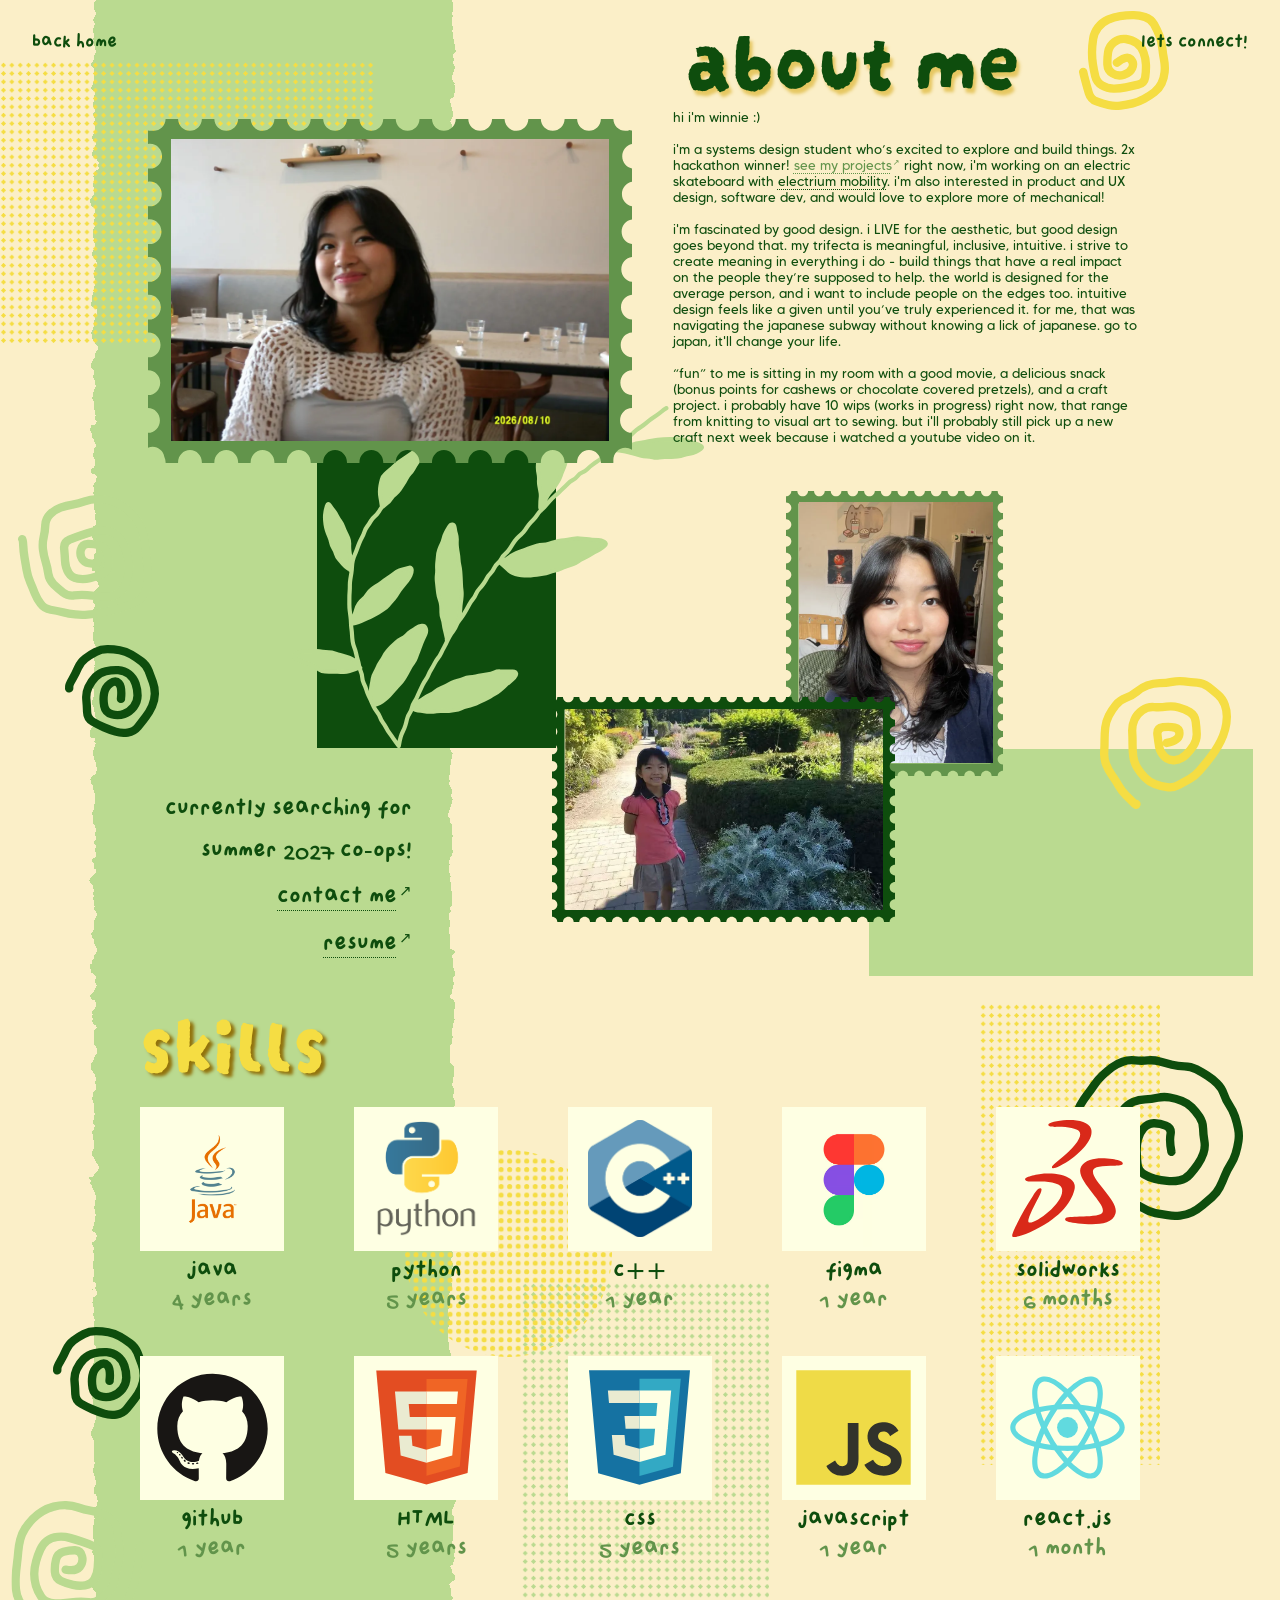
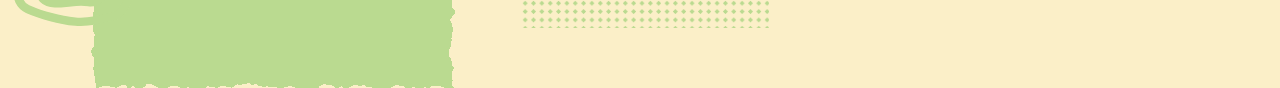
==== commit bb1ae3bd: "small changes to about me" ====
--- a/about.html
+++ b/about.html
@@ -127,10 +127,10 @@
 
         <!-- EDIT HERE - YOUR BIO. Each paragraph is its own <p>. -->
         <div class="about-bio">
-          <p>hi im winnie :)</p>
-          <p>im a systems design student who’s excited to explore and build things. 2x hackathon winner! <a class="about-link about-link--arrow about-link--mid" href="projects.html">see my projects</a> right now, im working on an electric skateboard with <a class="about-link" href="https://electriummobility.com/" target="_blank" rel="noopener noreferrer">electrium mobility</a>. im also interested in product and UX design, software dev, and would love to explore more of mechanical!</p>
-          <p>im fascinated by good design. i LIVE for the aesthetic, but good design goes beyond that. my trifecta is meaningful, inclusive, intuitive. i strive to create meaning in everything i do - build things that have a real impact on the people they’re supposed to help. inclusive design is hard, but makes all the difference. the world is designed for the average person, and i want to include people on the edges too. intuitive design feels like a given until you’ve truly experienced it. for me, that was navigating the japanese subway without knowing a lick of japanese. go to japan, itll change your life.</p>
-          <p>“fun” to me is sitting in my room with a good movie, a delicious snack (bonus points for cashews or chocolate covered pretzels), and a craft project. i probably have 10 wips (works in progress) right now, that range from knitting to visual art to sewing. but ill still proabably pick up a new craft next week because i watched a youtube video on it.</p>
+          <p>hi i'm winnie :)</p>
+          <p>i'm a systems design student who’s excited to explore and build things. 2x hackathon winner! <a class="about-link about-link--arrow about-link--mid" href="projects.html">see my projects</a> right now, i'm working on an electric skateboard with <a class="about-link" href="https://electriummobility.com/" target="_blank" rel="noopener noreferrer">electrium mobility</a>. i'm also interested in product and UX design, software dev, and would love to explore more of mechanical!</p>
+          <p>i'm fascinated by good design. i LIVE for the aesthetic, but good design goes beyond that. my trifecta is meaningful, inclusive, intuitive. i strive to create meaning in everything i do - build things that have a real impact on the people they’re supposed to help. the world is designed for the average person, and i want to include people on the edges too. intuitive design feels like a given until you’ve truly experienced it. for me, that was navigating the japanese subway without knowing a lick of japanese. go to japan, it'll change your life.</p>
+          <p>“fun” to me is sitting in my room with a good movie, a delicious snack (bonus points for cashews or chocolate covered pretzels), and a craft project. i probably have 10 wips (works in progress) right now, that range from knitting to visual art to sewing. but i'll probably still pick up a new craft next week because i watched a youtube video on it.</p>
         </div>
 
         <!-- Selfie (top right) and garden photo (bottom left) overlap in one shared box -->
--- a/styles.css
+++ b/styles.css
@@ -1099,7 +1099,7 @@
    49 gap, 561 right column, 166 margin. fr units keep those ratios at any width. */
 .about-intro {
   position: relative;
-  z-index: 1;
+  z-index: 2;   /* above the skills section, whose top edge overlaps the "contact me" / "resume" links */
   display: grid;
   grid-template-columns: 177fr 579fr 49fr 561fr 166fr;
   align-items: start;
@@ -1208,7 +1208,10 @@
    and they turn the site's yellow on hover (or when reached with the Tab key) */
 .about-link {
   color: inherit;
-  text-decoration: none;
+  /* thin dotted underline, sitting a little below the text */
+  text-decoration: underline dotted;
+  text-decoration-thickness: 1px;
+  text-underline-offset: 0.2em;
   transition: color 0.15s ease;
 }
 .about-link:hover,
@@ -1244,7 +1247,7 @@
   position: relative;
   z-index: 1;
   width: calc(1196 / 1532 * 100%);
-  margin: calc(-60 * var(--u)) auto 0;
+  margin: calc(20 * var(--u)) auto 0;   /* gap above "skills"; raise to move it further down */
 }
 /* Skills: 5 columns of 172px squares, 256px apart, rows 280px apart */
 .skills-grid {
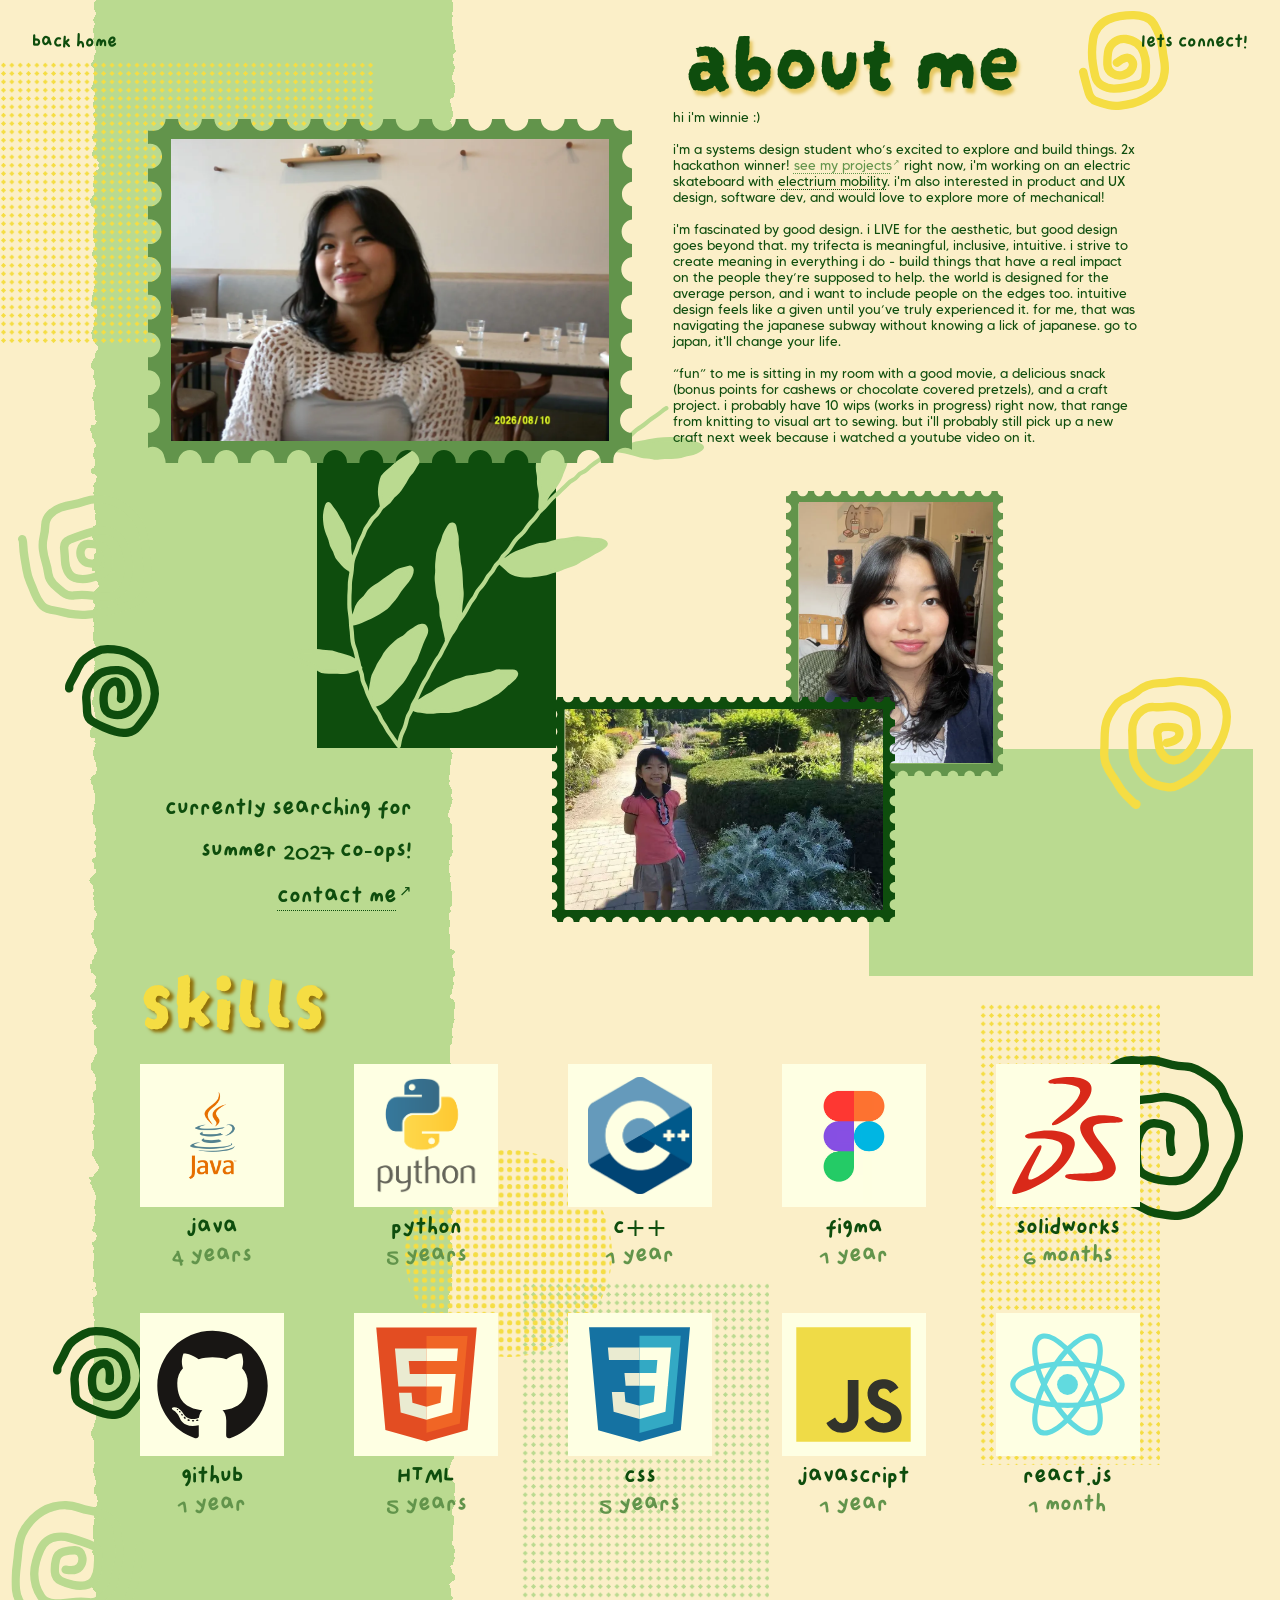
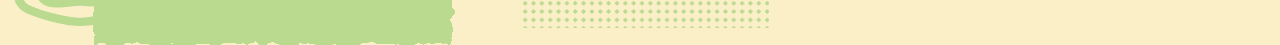
==== commit c76223c2: "small changes to about me Removed the resume link from the about page." ====
--- a/about.html
+++ b/about.html
@@ -116,8 +116,6 @@
           <li>summer 2027 co-ops!</li>
           <!-- Links: arrow sits top-right of the text, whole link turns yellow on hover (see .about-link in styles.css) -->
           <li><a class="about-link about-link--arrow" href="https://www.linkedin.com/in/winniechen3" target="_blank" rel="noopener noreferrer">contact me</a></li>
-          <!-- EDIT HERE - RESUME: save your resume as assets/resume.pdf and this link opens it in a new tab -->
-          <li><a class="about-link about-link--arrow" href="assets/resume.pdf" target="_blank" rel="noopener">resume</a></li>
         </ul>
       </div>
 
